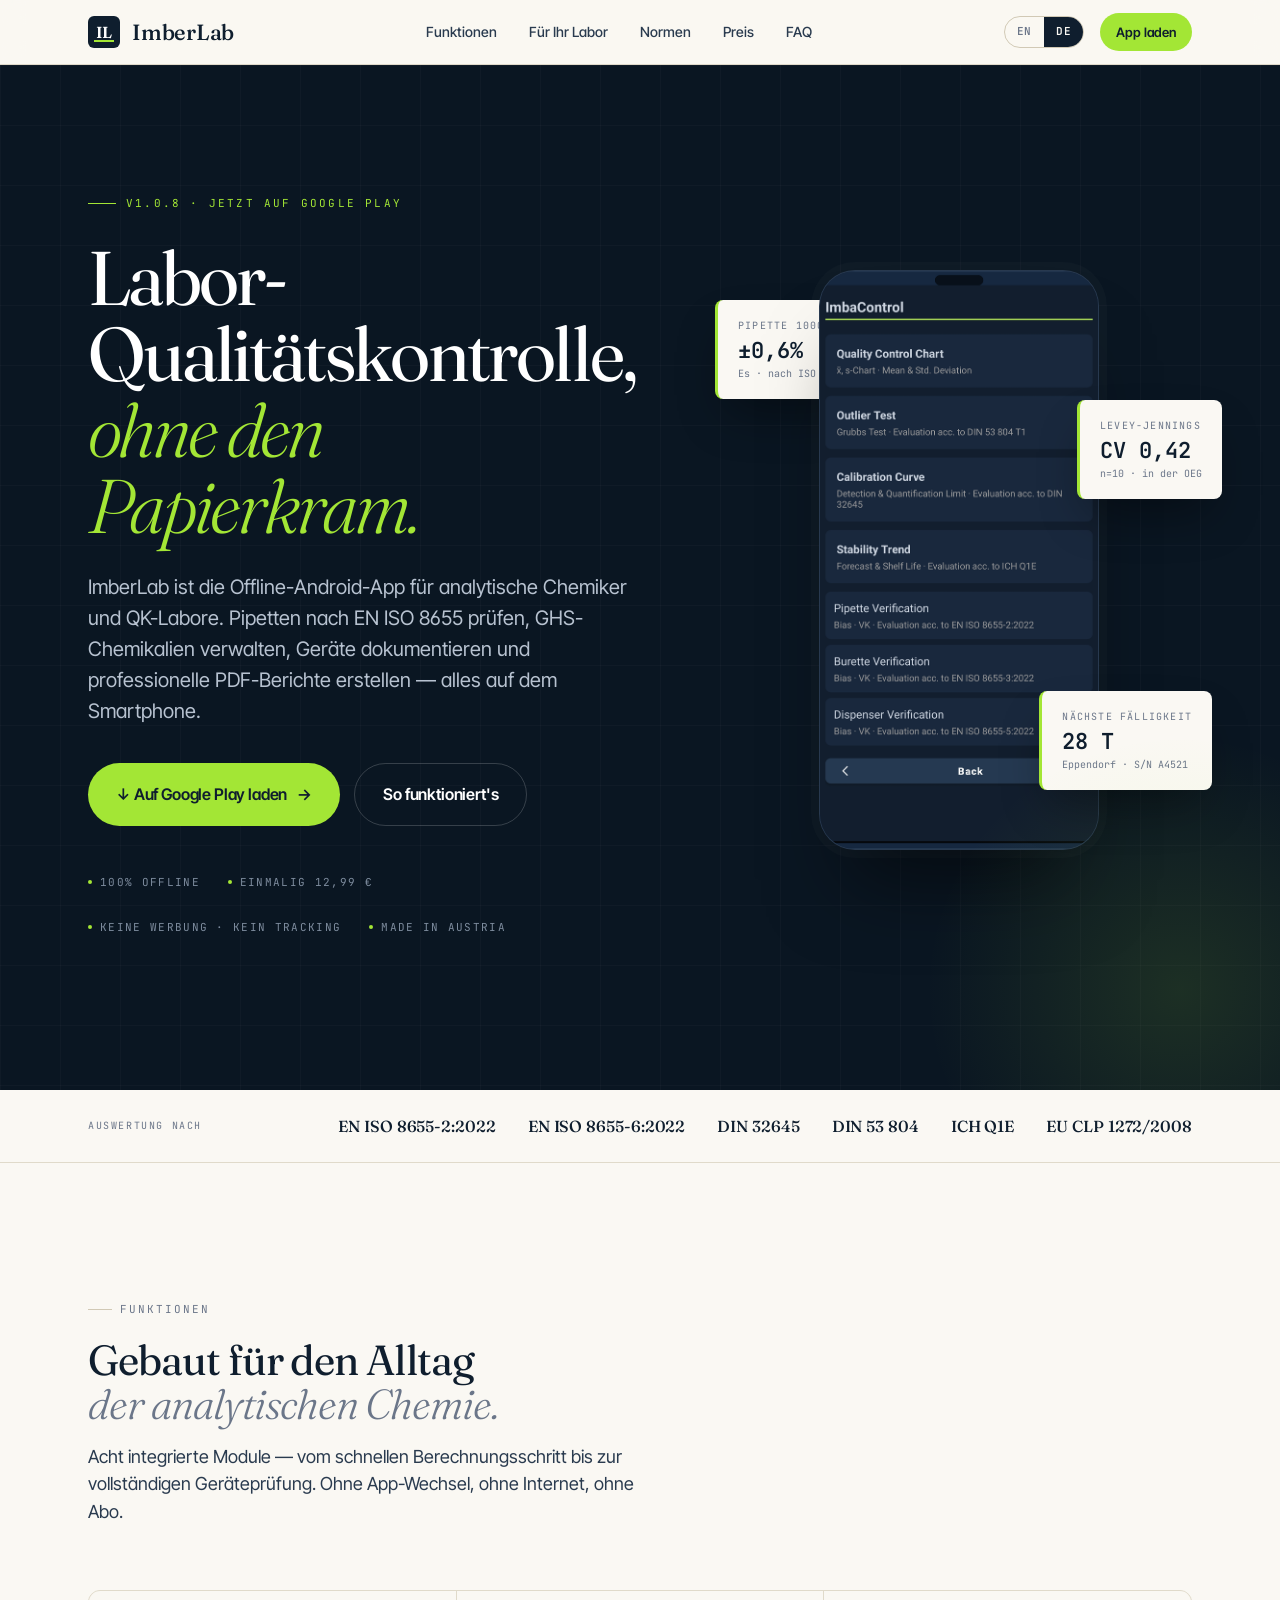
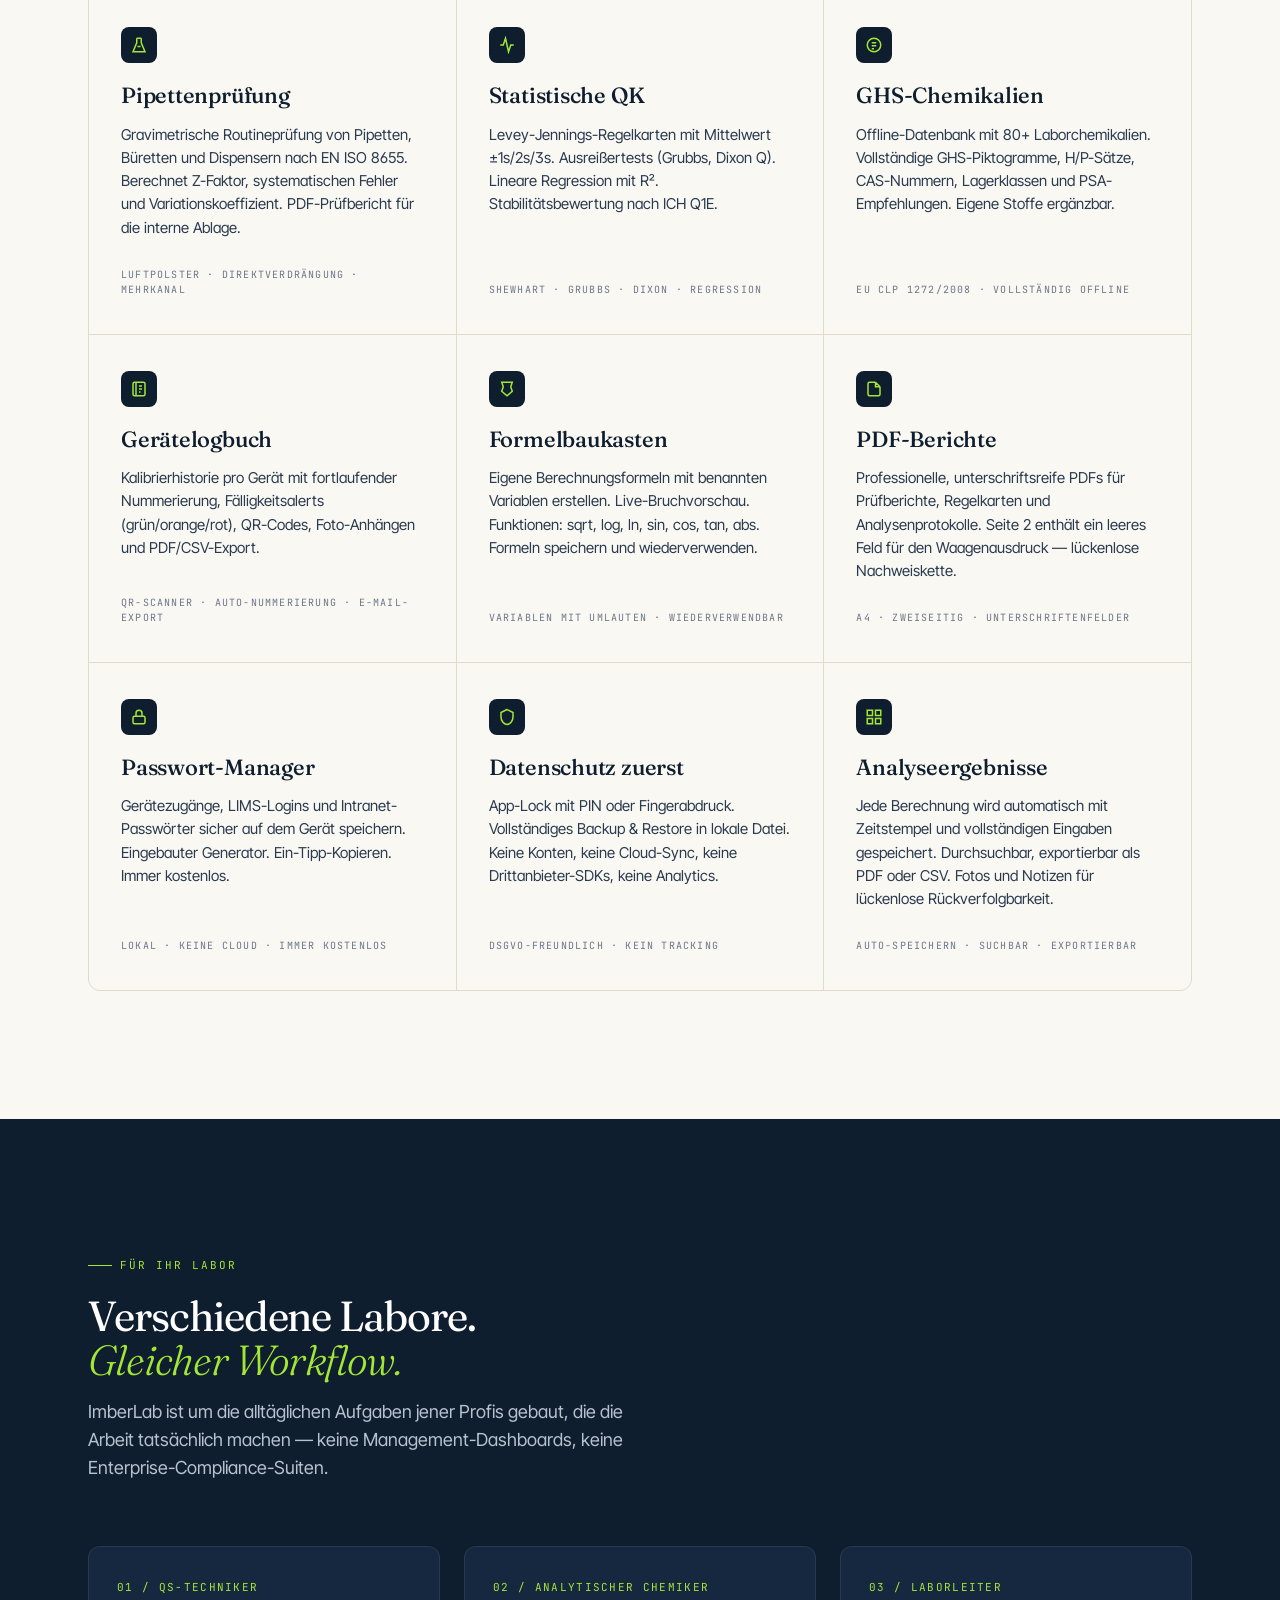
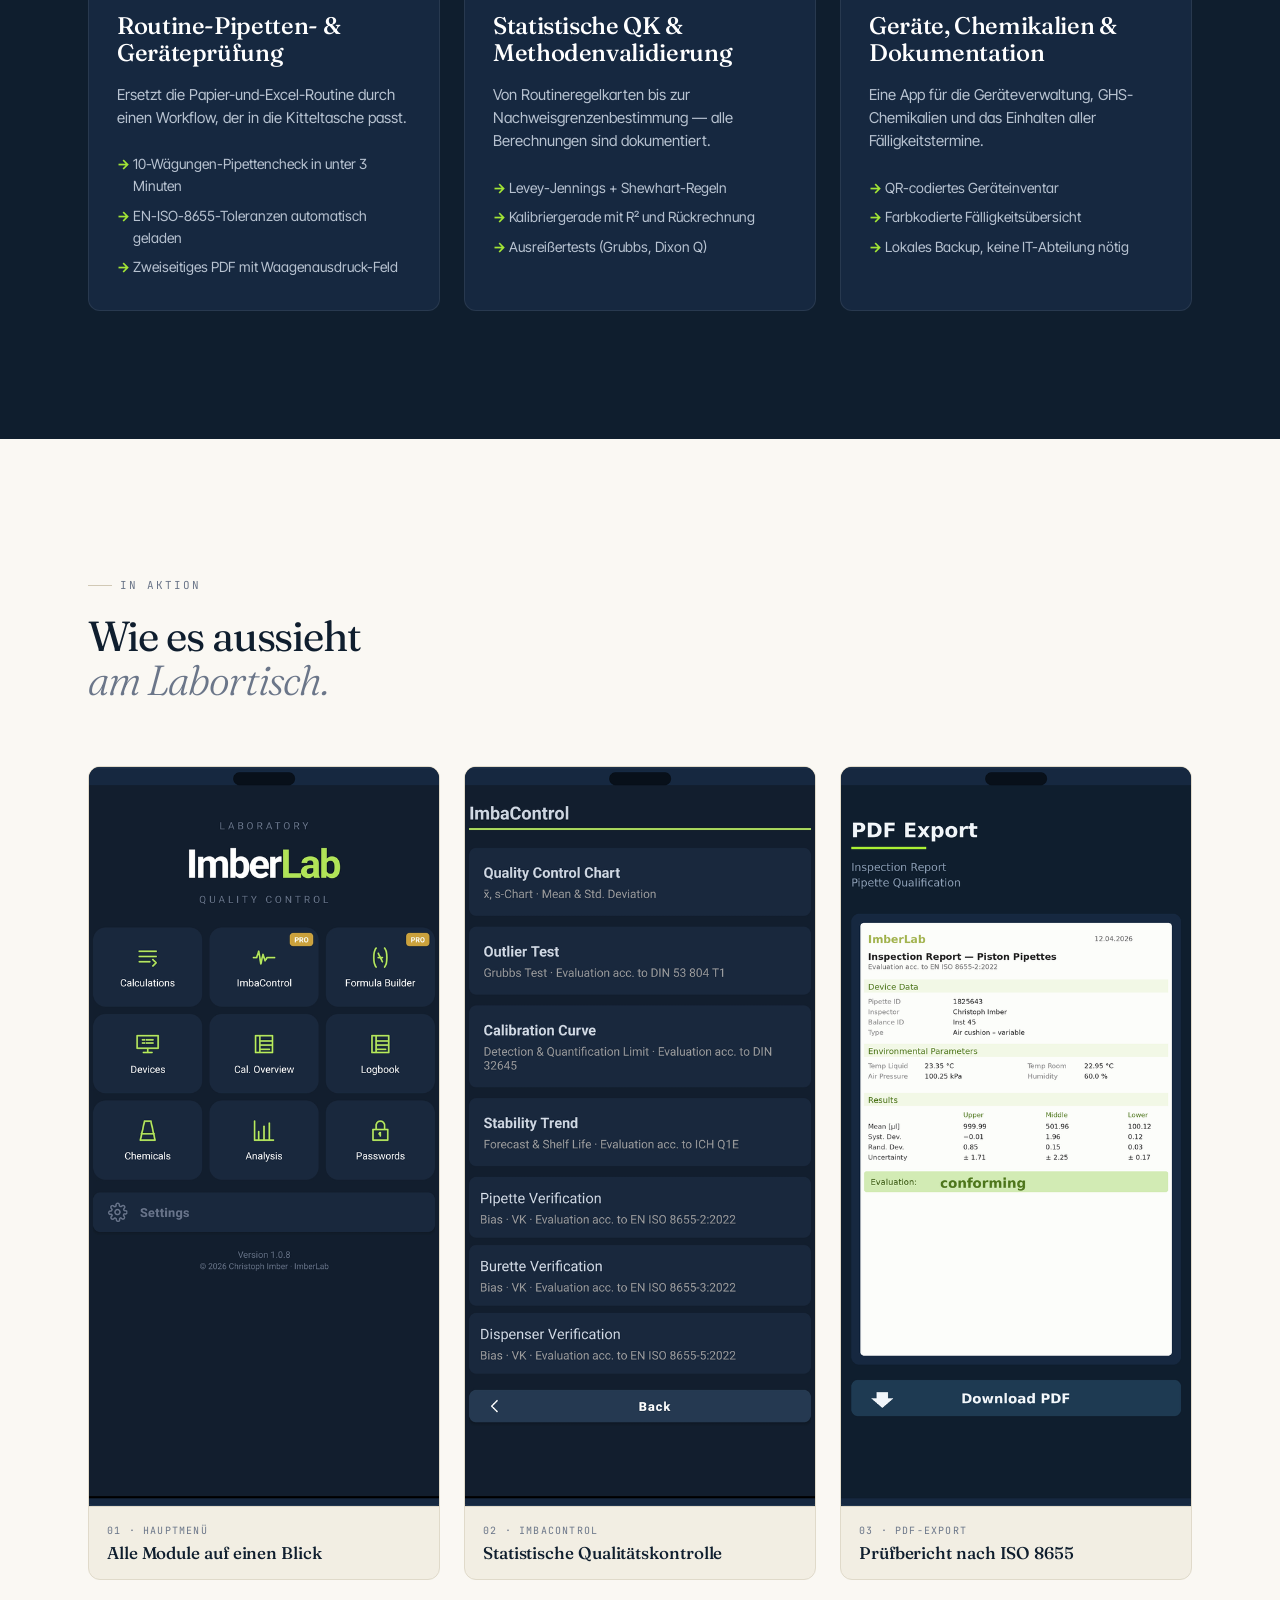
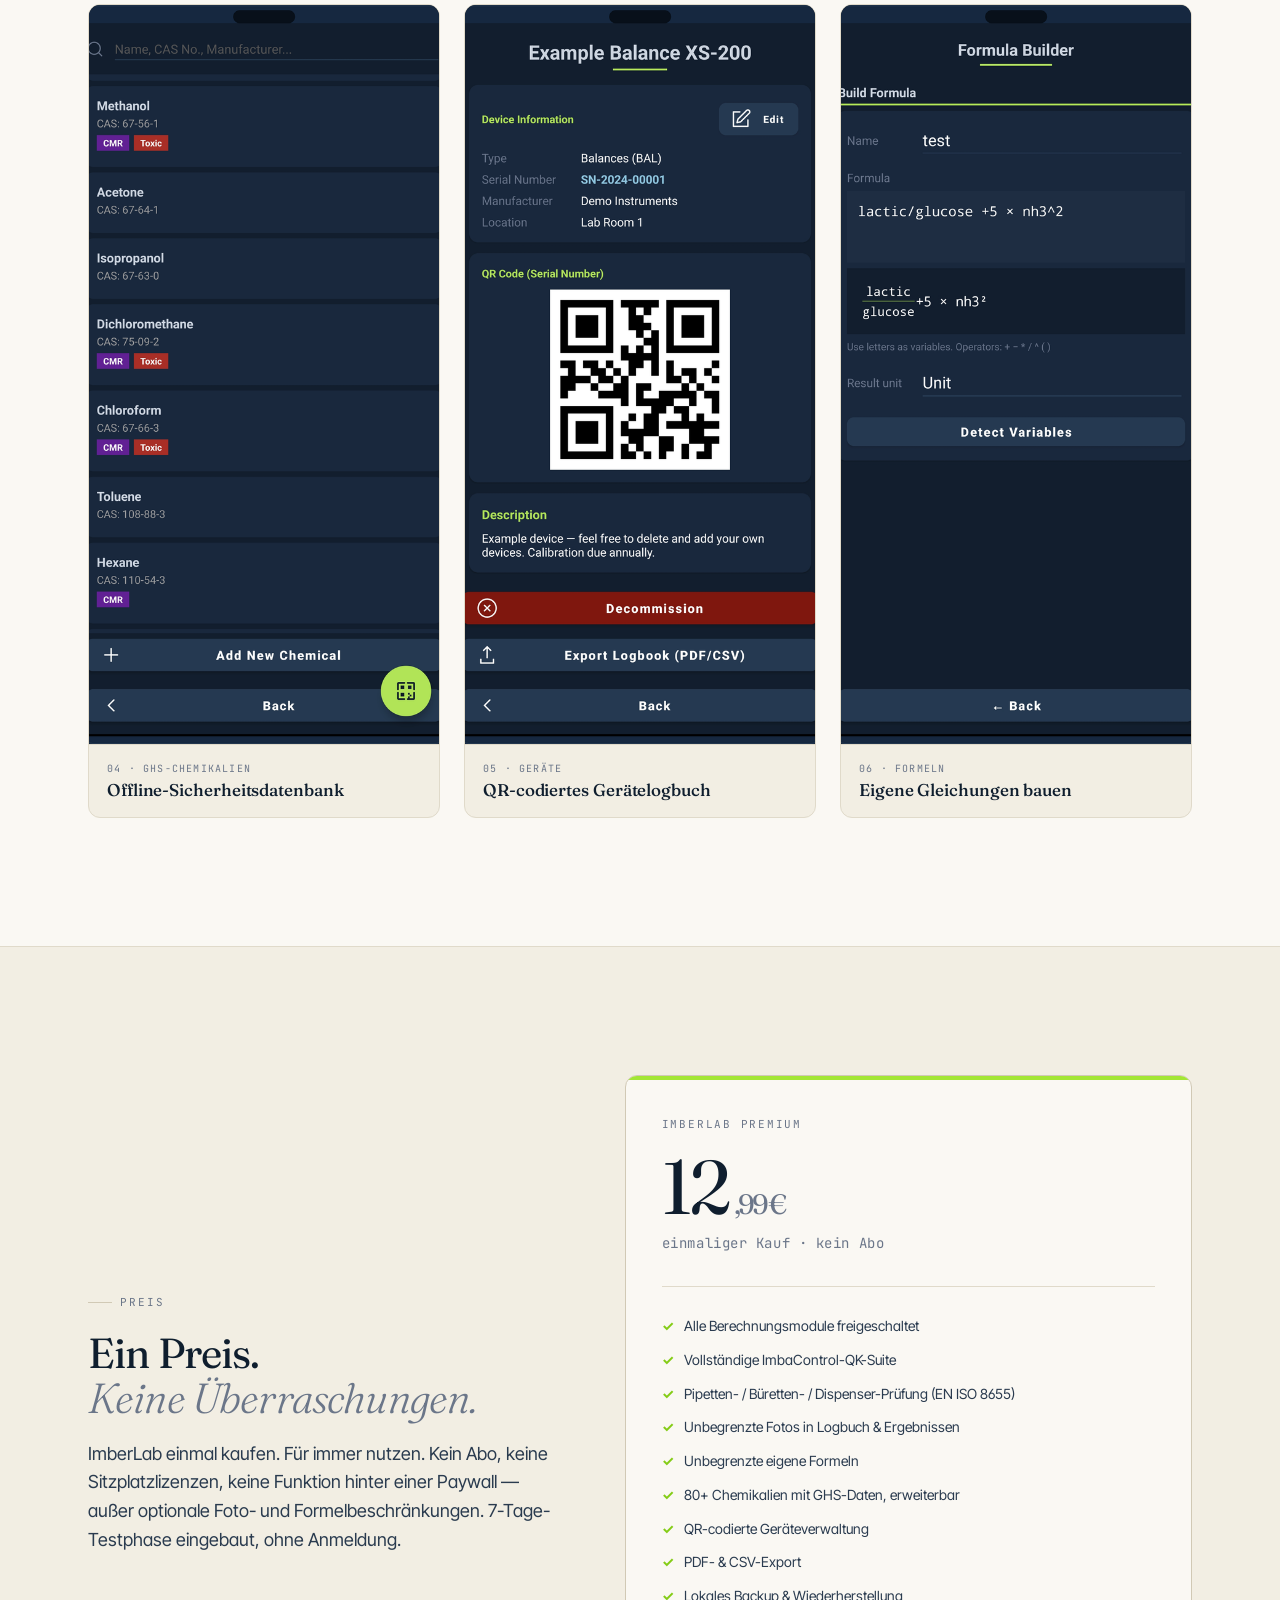
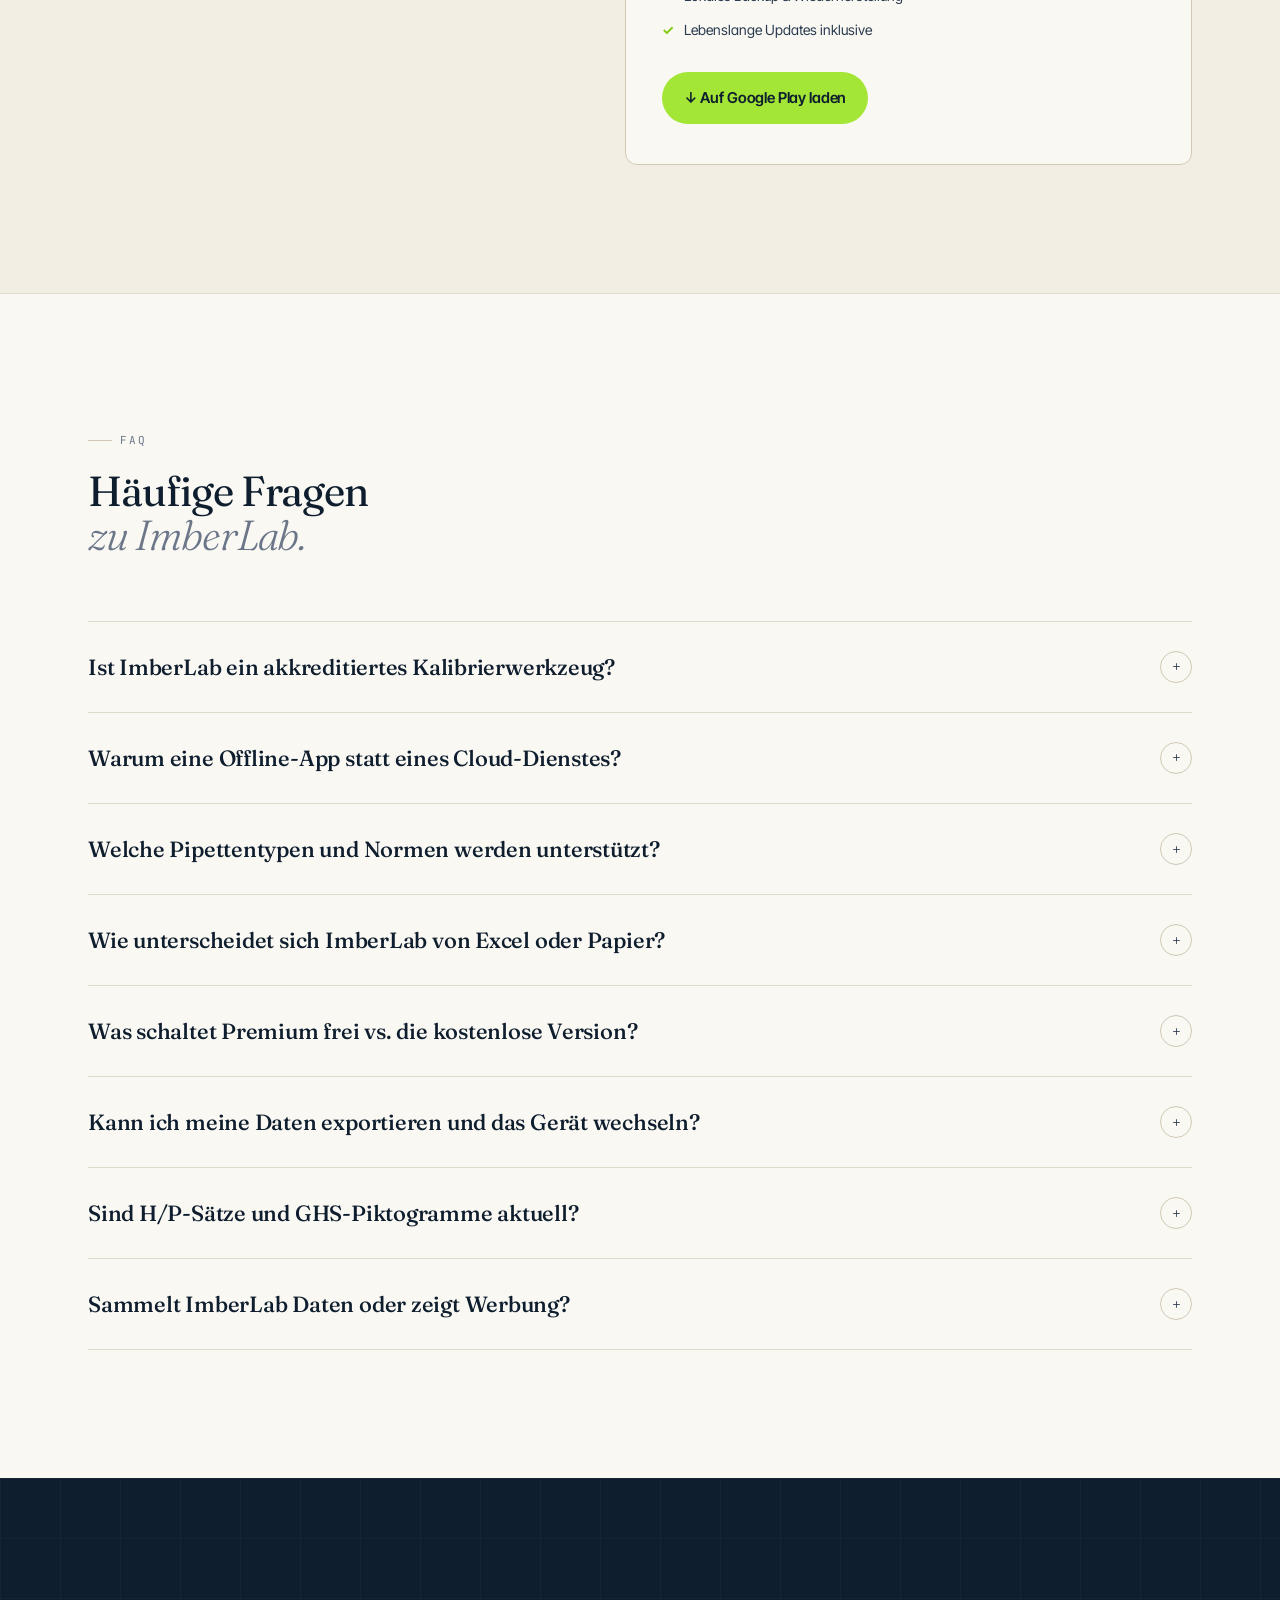
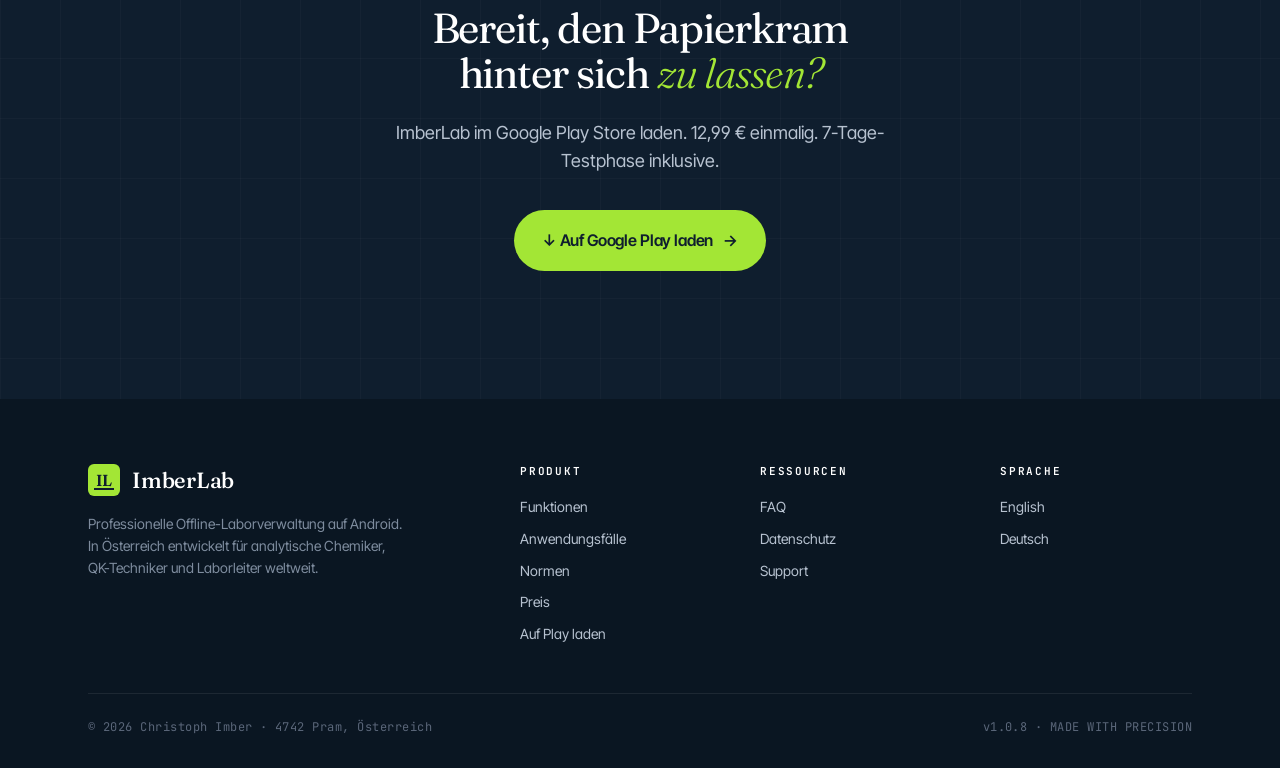
==== de/index.html @ 15319d2c "Add files via upload" ====
<!DOCTYPE html>
<html lang="de">
<head>
  <meta charset="UTF-8">
  <meta name="viewport" content="width=device-width, initial-scale=1.0">
  <meta name="theme-color" content="#0F1E2E">

  <!-- SEO -->
  <title>ImberLab — Pipettenkalibrierung & Labor-QK App | EN ISO 8655 | Offline Android</title>
  <meta name="description" content="Professionelle Offline-Labor-App für analytische Chemiker: Pipettenprüfung nach EN ISO 8655, GHS-Chemikaliendatenbank, Gerätelogbuch, Regelkarten, PDF-Berichte. Einmalig 12,99 €. Kein Abo, keine Cloud.">
  <meta name="keywords" content="Pipettenkalibrierung App, Labor QK, EN ISO 8655, GHS Chemikalien, Laborbuch, Regelkarte, Levey-Jennings, Bürettenprüfung, Dispenser, analytische Chemie, Offline Laborbuch, Android Labor App, DIN 32645">
  <meta name="author" content="Christoph Imber">
  <link rel="canonical" href="https://n3rdmonkey.github.io/imberlab-privacy/de/">

  <!-- hreflang -->
  <link rel="alternate" hreflang="en" href="https://n3rdmonkey.github.io/imberlab-privacy/en/">
  <link rel="alternate" hreflang="de" href="https://n3rdmonkey.github.io/imberlab-privacy/de/">
  <link rel="alternate" hreflang="x-default" href="https://n3rdmonkey.github.io/imberlab-privacy/en/">

  <!-- Open Graph -->
  <meta property="og:type" content="website">
  <meta property="og:url" content="https://n3rdmonkey.github.io/imberlab-privacy/de/">
  <meta property="og:title" content="ImberLab — Pipettenkalibrierung & Labor-QK. Vollständig offline.">
  <meta property="og:description" content="Professionelle Android-App für analytische Chemiker. Pipettenprüfung nach EN ISO 8655, GHS-Chemikalien, Gerätelogbuch, PDF-Berichte. 12,99 € einmalig.">
  <meta property="og:image" content="https://n3rdmonkey.github.io/imberlab-privacy/screenshots/01_main_menu.png">
  <meta property="og:locale" content="de_DE">
  <meta property="og:locale:alternate" content="en_US">

  <!-- Twitter -->
  <meta name="twitter:card" content="summary_large_image">
  <meta name="twitter:title" content="ImberLab — Pipettenkalibrierung & Labor-QK App">
  <meta name="twitter:description" content="Professionelle Offline-Labor-App: Pipettenprüfung nach EN ISO 8655, GHS-Chemikalien, Gerätelogbuch. 12,99 € einmalig.">
  <meta name="twitter:image" content="https://n3rdmonkey.github.io/imberlab-privacy/screenshots/01_main_menu.png">

  <!-- Fonts -->
  <link rel="preconnect" href="https://fonts.googleapis.com">
  <link rel="preconnect" href="https://fonts.gstatic.com" crossorigin>
  <link href="https://fonts.googleapis.com/css2?family=Fraunces:ital,opsz,wght@0,9..144,400;0,9..144,500;0,9..144,600;1,9..144,300;1,9..144,400&family=Inter+Tight:wght@400;500;600;700&family=JetBrains+Mono:wght@400;500;600&display=swap" rel="stylesheet">

  <!-- Styles -->
  <link rel="stylesheet" href="../css/style.css">

  <!-- Favicon -->
  <link rel="icon" type="image/svg+xml" href="data:image/svg+xml,%3Csvg xmlns='http://www.w3.org/2000/svg' viewBox='0 0 32 32'%3E%3Crect width='32' height='32' rx='6' fill='%230F1E2E'/%3E%3Ctext x='50%25' y='62%25' text-anchor='middle' fill='white' font-family='Georgia, serif' font-size='17' font-weight='600'%3EIL%3C/text%3E%3Crect x='6' y='24' width='20' height='2' fill='%23A3E635'/%3E%3C/svg%3E">

  <!-- JSON-LD Schema -->
  <script type="application/ld+json">
  {
    "@context": "https://schema.org",
    "@type": "MobileApplication",
    "name": "ImberLab — Lab Manager",
    "operatingSystem": "Android",
    "applicationCategory": "ProductivityApplication",
    "applicationSubCategory": "Laborsoftware",
    "description": "Offline-Android-App für analytische Chemiker und QK-Labore. Pipettenprüfung nach EN ISO 8655, GHS-Chemikaliendatenbank, Gerätelogbuch, Regelkarten (Levey-Jennings), PDF-Berichte.",
    "url": "https://n3rdmonkey.github.io/imberlab-privacy/de/",
    "downloadUrl": "https://play.google.com/store/apps/details?id=com.imber.labor",
    "offers": {
      "@type": "Offer",
      "price": "12.99",
      "priceCurrency": "EUR",
      "category": "OneTimePurchase"
    },
    "author": {
      "@type": "Person",
      "name": "Christoph Imber",
      "address": {
        "@type": "PostalAddress",
        "addressLocality": "Pram",
        "addressCountry": "AT"
      }
    },
    "softwareVersion": "1.0.8",
    "datePublished": "2026-04-19",
    "inLanguage": "de"
  }
  </script>
</head>
<body>

<!-- HEADER -->
<header class="site-header">
  <div class="container nav">
    <a href="./" class="brand">
      <span class="brand-mark">IL</span>
      ImberLab
    </a>
    <nav class="nav-links">
      <a href="#features">Funktionen</a>
      <a href="#usecases">Für Ihr Labor</a>
      <a href="#standards">Normen</a>
      <a href="#pricing">Preis</a>
      <a href="#faq">FAQ</a>
    </nav>
    <div class="nav-meta">
      <div class="lang-switch">
        <a href="../en/">EN</a>
        <a href="../de/" class="active">DE</a>
      </div>
      <a href="https://play.google.com/store/apps/details?id=com.imber.labor" class="btn btn-primary btn-sm" rel="noopener">App laden</a>
    </div>
  </div>
</header>

<!-- HERO -->
<section class="hero">
  <div class="container hero-grid">
    <div class="hero-text">
      <div class="hero-eyebrow">v1.0.8 · Jetzt auf Google Play</div>
      <h1>
        Labor-Qualitätskontrolle,<br>
        <em>ohne den Papierkram.</em>
      </h1>
      <p class="hero-lead">
        ImberLab ist die Offline-Android-App für analytische Chemiker und QK-Labore.
        Pipetten nach EN ISO 8655 prüfen, GHS-Chemikalien verwalten, Geräte dokumentieren
        und professionelle PDF-Berichte erstellen — alles auf dem Smartphone.
      </p>
      <div class="hero-cta">
        <a href="https://play.google.com/store/apps/details?id=com.imber.labor" class="btn btn-primary btn-lg" rel="noopener">
          ↓ Auf Google Play laden
          <span class="arrow">→</span>
        </a>
        <a href="#features" class="btn btn-ghost btn-lg">So funktioniert's</a>
      </div>
      <div class="hero-trust">
        <span>100% Offline</span>
        <span>Einmalig 12,99 €</span>
        <span>Keine Werbung · Kein Tracking</span>
        <span>Made in Austria</span>
      </div>
    </div>

    <div class="hero-visual" aria-hidden="true">
      <div class="data-card tl">
        <div class="label">Pipette 1000 µL</div>
        <div class="value">±0,6%</div>
        <div class="meta">Es · nach ISO 8655</div>
      </div>
      <div class="hero-phone">
        <img src="../screenshots/02_imbacontrol.png" alt="">
      </div>
      <div class="data-card tr">
        <div class="label">Levey-Jennings</div>
        <div class="value">CV 0,42</div>
        <div class="meta">n=10 · in der OEG</div>
      </div>
      <div class="data-card br">
        <div class="label">Nächste Fälligkeit</div>
        <div class="value">28 T</div>
        <div class="meta">Eppendorf · S/N A4521</div>
      </div>
    </div>
  </div>
</section>

<!-- STANDARDS -->
<section class="standards-bar" id="standards">
  <div class="container standards-row">
    <div class="standards-label">Auswertung nach</div>
    <div class="standards-list">
      <span>EN ISO 8655-2:2022</span>
      <span>EN ISO 8655-6:2022</span>
      <span>DIN 32645</span>
      <span>DIN 53 804</span>
      <span>ICH Q1E</span>
      <span>EU CLP 1272/2008</span>
    </div>
  </div>
</section>

<!-- FEATURES -->
<section class="section" id="features">
  <div class="container">
    <div class="section-head">
      <div class="eyebrow">Funktionen</div>
      <h2>Gebaut für den Alltag<br><em>der analytischen Chemie.</em></h2>
      <p>Acht integrierte Module — vom schnellen Berechnungsschritt bis zur vollständigen Geräteprüfung. Ohne App-Wechsel, ohne Internet, ohne Abo.</p>
    </div>

    <div class="feature-grid">
      <article class="feature">
        <div class="feature-icon">
          <svg viewBox="0 0 24 24" fill="none" stroke="currentColor" stroke-width="2"><path d="M9 3v6L4 21h16L15 9V3M9 3h6M10 14h4"/></svg>
        </div>
        <h3>Pipettenprüfung</h3>
        <p>Gravimetrische Routineprüfung von Pipetten, Büretten und Dispensern nach EN ISO 8655. Berechnet Z-Faktor, systematischen Fehler und Variationskoeffizient. PDF-Prüfbericht für die interne Ablage.</p>
        <div class="feature-tag">Luftpolster · Direktverdrängung · Mehrkanal</div>
      </article>

      <article class="feature">
        <div class="feature-icon">
          <svg viewBox="0 0 24 24" fill="none" stroke="currentColor" stroke-width="2"><path d="M3 12h4l3-9 4 18 3-9h4"/></svg>
        </div>
        <h3>Statistische QK</h3>
        <p>Levey-Jennings-Regelkarten mit Mittelwert ±1s/2s/3s. Ausreißertests (Grubbs, Dixon Q). Lineare Regression mit R². Stabilitätsbewertung nach ICH Q1E.</p>
        <div class="feature-tag">Shewhart · Grubbs · Dixon · Regression</div>
      </article>

      <article class="feature">
        <div class="feature-icon">
          <svg viewBox="0 0 24 24" fill="none" stroke="currentColor" stroke-width="2"><circle cx="12" cy="12" r="9"/><path d="M9 9h6M9 13h6M9 17h3"/></svg>
        </div>
        <h3>GHS-Chemikalien</h3>
        <p>Offline-Datenbank mit 80+ Laborchemikalien. Vollständige GHS-Piktogramme, H/P-Sätze, CAS-Nummern, Lagerklassen und PSA-Empfehlungen. Eigene Stoffe ergänzbar.</p>
        <div class="feature-tag">EU CLP 1272/2008 · Vollständig offline</div>
      </article>

      <article class="feature">
        <div class="feature-icon">
          <svg viewBox="0 0 24 24" fill="none" stroke="currentColor" stroke-width="2"><rect x="4" y="3" width="16" height="18" rx="2"/><path d="M8 3v18M12 8h4M12 12h4M12 16h2"/></svg>
        </div>
        <h3>Gerätelogbuch</h3>
        <p>Kalibrierhistorie pro Gerät mit fortlaufender Nummerierung, Fälligkeitsalerts (grün/orange/rot), QR-Codes, Foto-Anhängen und PDF/CSV-Export.</p>
        <div class="feature-tag">QR-Scanner · Auto-Nummerierung · E-Mail-Export</div>
      </article>

      <article class="feature">
        <div class="feature-icon">
          <svg viewBox="0 0 24 24" fill="none" stroke="currentColor" stroke-width="2"><path d="M5 3h14l-2 6 2 6-7 6-7-6 2-6-2-6z"/></svg>
        </div>
        <h3>Formelbaukasten</h3>
        <p>Eigene Berechnungsformeln mit benannten Variablen erstellen. Live-Bruchvorschau. Funktionen: sqrt, log, ln, sin, cos, tan, abs. Formeln speichern und wiederverwenden.</p>
        <div class="feature-tag">Variablen mit Umlauten · Wiederverwendbar</div>
      </article>

      <article class="feature">
        <div class="feature-icon">
          <svg viewBox="0 0 24 24" fill="none" stroke="currentColor" stroke-width="2"><path d="M14 3v6h6M14 3l6 6M14 3H6a2 2 0 0 0-2 2v14a2 2 0 0 0 2 2h12a2 2 0 0 0 2-2V9"/></svg>
        </div>
        <h3>PDF-Berichte</h3>
        <p>Professionelle, unterschriftsreife PDFs für Prüfberichte, Regelkarten und Analysenprotokolle. Seite 2 enthält ein leeres Feld für den Waagenausdruck — lückenlose Nachweiskette.</p>
        <div class="feature-tag">A4 · Zweiseitig · Unterschriftenfelder</div>
      </article>

      <article class="feature">
        <div class="feature-icon">
          <svg viewBox="0 0 24 24" fill="none" stroke="currentColor" stroke-width="2"><rect x="4" y="11" width="16" height="10" rx="2"/><path d="M8 11V7a4 4 0 0 1 8 0v4"/></svg>
        </div>
        <h3>Passwort-Manager</h3>
        <p>Gerätezugänge, LIMS-Logins und Intranet-Passwörter sicher auf dem Gerät speichern. Eingebauter Generator. Ein-Tipp-Kopieren. Immer kostenlos.</p>
        <div class="feature-tag">Lokal · Keine Cloud · Immer kostenlos</div>
      </article>

      <article class="feature">
        <div class="feature-icon">
          <svg viewBox="0 0 24 24" fill="none" stroke="currentColor" stroke-width="2"><path d="M12 2 4 6v6c0 5 3.5 9.5 8 10 4.5-.5 8-5 8-10V6l-8-4z"/></svg>
        </div>
        <h3>Datenschutz zuerst</h3>
        <p>App-Lock mit PIN oder Fingerabdruck. Vollständiges Backup &amp; Restore in lokale Datei. Keine Konten, keine Cloud-Sync, keine Drittanbieter-SDKs, keine Analytics.</p>
        <div class="feature-tag">DSGVO-freundlich · Kein Tracking</div>
      </article>

      <article class="feature">
        <div class="feature-icon">
          <svg viewBox="0 0 24 24" fill="none" stroke="currentColor" stroke-width="2"><path d="M3 3h7v7H3zM14 3h7v7h-7zM14 14h7v7h-7zM3 14h7v7H3z"/></svg>
        </div>
        <h3>Analyseergebnisse</h3>
        <p>Jede Berechnung wird automatisch mit Zeitstempel und vollständigen Eingaben gespeichert. Durchsuchbar, exportierbar als PDF oder CSV. Fotos und Notizen für lückenlose Rückverfolgbarkeit.</p>
        <div class="feature-tag">Auto-Speichern · Suchbar · Exportierbar</div>
      </article>
    </div>
  </div>
</section>

<!-- USE CASES -->
<section class="section usecases-bg" id="usecases">
  <div class="container">
    <div class="section-head">
      <div class="eyebrow">Für Ihr Labor</div>
      <h2>Verschiedene Labore.<br><em>Gleicher Workflow.</em></h2>
      <p>ImberLab ist um die alltäglichen Aufgaben jener Profis gebaut, die die Arbeit tatsächlich machen — keine Management-Dashboards, keine Enterprise-Compliance-Suiten.</p>
    </div>

    <div class="usecase-grid">
      <article class="usecase">
        <div class="num">01 / QS-TECHNIKER</div>
        <h3>Routine-Pipetten- &amp; Geräteprüfung</h3>
        <p>Ersetzt die Papier-und-Excel-Routine durch einen Workflow, der in die Kitteltasche passt.</p>
        <ul>
          <li>10-Wägungen-Pipettencheck in unter 3 Minuten</li>
          <li>EN-ISO-8655-Toleranzen automatisch geladen</li>
          <li>Zweiseitiges PDF mit Waagenausdruck-Feld</li>
        </ul>
      </article>

      <article class="usecase">
        <div class="num">02 / ANALYTISCHER CHEMIKER</div>
        <h3>Statistische QK &amp; Methodenvalidierung</h3>
        <p>Von Routineregelkarten bis zur Nachweisgrenzenbestimmung — alle Berechnungen sind dokumentiert.</p>
        <ul>
          <li>Levey-Jennings + Shewhart-Regeln</li>
          <li>Kalibriergerade mit R² und Rückrechnung</li>
          <li>Ausreißertests (Grubbs, Dixon Q)</li>
        </ul>
      </article>

      <article class="usecase">
        <div class="num">03 / LABORLEITER</div>
        <h3>Geräte, Chemikalien &amp; Dokumentation</h3>
        <p>Eine App für die Geräteverwaltung, GHS-Chemikalien und das Einhalten aller Fälligkeitstermine.</p>
        <ul>
          <li>QR-codiertes Geräteinventar</li>
          <li>Farbkodierte Fälligkeitsübersicht</li>
          <li>Lokales Backup, keine IT-Abteilung nötig</li>
        </ul>
      </article>
    </div>
  </div>
</section>

<!-- SHOWCASE -->
<section class="section" id="screenshots">
  <div class="container">
    <div class="section-head">
      <div class="eyebrow">In Aktion</div>
      <h2>Wie es aussieht<br><em>am Labortisch.</em></h2>
    </div>

    <div class="showcase-grid">
      <div class="shot">
        <div class="shot-img"><img src="../screenshots/01_main_menu.png" alt="ImberLab Hauptmenü mit allen Modulen"></div>
        <div class="shot-meta"><div class="label">01 · Hauptmenü</div><h3>Alle Module auf einen Blick</h3></div>
      </div>
      <div class="shot">
        <div class="shot-img"><img src="../screenshots/02_imbacontrol.png" alt="Statistische QK Dashboard"></div>
        <div class="shot-meta"><div class="label">02 · ImbaControl</div><h3>Statistische Qualitätskontrolle</h3></div>
      </div>
      <div class="shot">
        <div class="shot-img"><img src="../screenshots/03_pdf_report.png" alt="Professioneller PDF-Berichtsexport"></div>
        <div class="shot-meta"><div class="label">03 · PDF-Export</div><h3>Prüfbericht nach ISO 8655</h3></div>
      </div>
      <div class="shot">
        <div class="shot-img"><img src="../screenshots/04_chemicals.png" alt="GHS-Chemikaliendatenbank"></div>
        <div class="shot-meta"><div class="label">04 · GHS-Chemikalien</div><h3>Offline-Sicherheitsdatenbank</h3></div>
      </div>
      <div class="shot">
        <div class="shot-img"><img src="../screenshots/05_instrument.png" alt="Geräteprofil mit QR-Code und Logbuch"></div>
        <div class="shot-meta"><div class="label">05 · Geräte</div><h3>QR-codiertes Gerätelogbuch</h3></div>
      </div>
      <div class="shot">
        <div class="shot-img"><img src="../screenshots/06_formula_builder.png" alt="Formelbaukasten mit Live-Vorschau"></div>
        <div class="shot-meta"><div class="label">06 · Formeln</div><h3>Eigene Gleichungen bauen</h3></div>
      </div>
    </div>
  </div>
</section>

<!-- PRICING -->
<section class="section pricing-wrap" id="pricing">
  <div class="container">
    <div class="pricing-grid">
      <div>
        <div class="eyebrow" style="margin-bottom: 20px;">Preis</div>
        <h2 class="serif" style="margin-bottom: 20px;">Ein Preis.<br><em style="color: var(--ink-mute); font-style: italic; font-weight: 300;">Keine Überraschungen.</em></h2>
        <p style="font-size: 18px; color: var(--ink-2); line-height: 1.6;">
          ImberLab einmal kaufen. Für immer nutzen. Kein Abo, keine Sitzplatzlizenzen,
          keine Funktion hinter einer Paywall — außer optionale Foto- und Formelbeschränkungen.
          7-Tage-Testphase eingebaut, ohne Anmeldung.
        </p>
      </div>

      <div class="price-card">
        <div class="price-tag">ImberLab Premium</div>
        <div class="price-amount">12<sup>,99 €</sup></div>
        <div class="price-cycle">einmaliger Kauf · kein Abo</div>

        <ul class="price-features">
          <li>Alle Berechnungsmodule freigeschaltet</li>
          <li>Vollständige ImbaControl-QK-Suite</li>
          <li>Pipetten- / Büretten- / Dispenser-Prüfung (EN ISO 8655)</li>
          <li>Unbegrenzte Fotos in Logbuch &amp; Ergebnissen</li>
          <li>Unbegrenzte eigene Formeln</li>
          <li>80+ Chemikalien mit GHS-Daten, erweiterbar</li>
          <li>QR-codierte Geräteverwaltung</li>
          <li>PDF- &amp; CSV-Export</li>
          <li>Lokales Backup &amp; Wiederherstellung</li>
          <li>Lebenslange Updates inklusive</li>
        </ul>

        <div class="price-cta">
          <a href="https://play.google.com/store/apps/details?id=com.imber.labor" class="btn btn-primary" rel="noopener">↓ Auf Google Play laden</a>
        </div>
      </div>
    </div>
  </div>
</section>

<!-- FAQ -->
<section class="section" id="faq">
  <div class="container">
    <div class="section-head">
      <div class="eyebrow">FAQ</div>
      <h2>Häufige Fragen<br><em>zu ImberLab.</em></h2>
    </div>

    <div class="faq-list">
      <div class="faq-item">
        <button class="faq-q">Ist ImberLab ein akkreditiertes Kalibrierwerkzeug?<span class="faq-toggle">+</span></button>
        <div class="faq-a"><div class="faq-a-inner">
          <p><strong>Nein.</strong> ImberLab ist ein Werkzeug zur Selbstdokumentation für Laborfachkräfte. Bezüge auf Normen wie EN ISO 8655, DIN 32645, DIN 53 804 und ICH Q1E beschreiben die in der App verwendeten Berechnungsmethoden — sie implizieren weder eine Zertifizierung noch eine Zulassung oder Akkreditierung.</p>
          <p>Die von ImberLab erzeugten PDF-Berichte sind für die interne Dokumentation bestimmt und ersetzen keine Kalibrierscheine einer akkreditierten Stelle. ImberLab strafft die routinemäßige interne Überprüfung zwischen offiziellen Kalibrierungen.</p>
        </div></div>
      </div>

      <div class="faq-item">
        <button class="faq-q">Warum eine Offline-App statt eines Cloud-Dienstes?<span class="faq-toggle">+</span></button>
        <div class="faq-a"><div class="faq-a-inner">
          <p>Drei Gründe: <strong>Datenhoheit</strong> (Ihre QK-Daten verlassen nie Ihr Gerät), <strong>Zuverlässigkeit</strong> (funktioniert in Reinräumen, Kellern und Laboren ohne WLAN) und <strong>Kosten</strong> (keine ewigen Monatsgebühren). Offline-first heißt auch: keine Kontoerstellung, keine DSGVO-Einwilligungsdialoge und keine Drittanbieter-Datenverarbeiter.</p>
        </div></div>
      </div>

      <div class="faq-item">
        <button class="faq-q">Welche Pipettentypen und Normen werden unterstützt?<span class="faq-toggle">+</span></button>
        <div class="faq-a"><div class="faq-a-inner">
          <p>Luftpolsterpipetten (variabel und fix, Form A) nach <strong>EN ISO 8655-2:2022</strong>, Direktverdrängungspipetten (Form D) nach <strong>EN ISO 8655-3:2002</strong>, Mehrkanalpipetten (8/12-Kanal), Büretten und Dispenser. Toleranzgrenzen für jedes Nennvolumen sind vorgeladen und werden automatisch angewendet.</p>
        </div></div>
      </div>

      <div class="faq-item">
        <button class="faq-q">Wie unterscheidet sich ImberLab von Excel oder Papier?<span class="faq-toggle">+</span></button>
        <div class="faq-a"><div class="faq-a-inner">
          <table>
            <thead><tr><th></th><th>Papier</th><th>Excel</th><th>ImberLab</th></tr></thead>
            <tbody>
              <tr><td>Suche</td><td>Manuell</td><td>Eingeschränkt</td><td>Sofort</td></tr>
              <tr><td>Foto-Anhänge</td><td>Separat</td><td>Umständlich</td><td>Integriert</td></tr>
              <tr><td>Fälligkeitsalerts</td><td>Manuell</td><td>Makros nötig</td><td>Automatisch</td></tr>
              <tr><td>Offline-Nutzung</td><td>✓</td><td>Teilweise</td><td>Immer</td></tr>
              <tr><td>Datenschutz</td><td>Nur physisch</td><td>Cloud-Risiko</td><td>Lokal &amp; sicher</td></tr>
              <tr><td>ISO 8655 Toleranzen</td><td>Manuelles Nachschlagen</td><td>Manuelle Eingabe</td><td>Vorgeladen</td></tr>
            </tbody>
          </table>
        </div></div>
      </div>

      <div class="faq-item">
        <button class="faq-q">Was schaltet Premium frei vs. die kostenlose Version?<span class="faq-toggle">+</span></button>
        <div class="faq-a"><div class="faq-a-inner">
          <p>Die kostenlose Version ist voll nutzbar: alle Berechnungsmodule, die GHS-Chemikaliendatenbank, die Geräteverwaltung, der Passwort-Manager und 3 gespeicherte Formeln. Premium (einmalig 12,99 €) schaltet frei: unbegrenzte Fotos in Logbüchern, unbegrenzte eigene Formeln und die vollständige ImbaControl-Pro-QK-Suite (Regelkarten, Kalibriergeraden, Stabilitätsbewertung, Geräteprüfung).</p>
          <p>Eine eingebaute 7-Tage-Testphase schaltet alle Premium-Funktionen frei, damit Sie die App vor dem Kauf vollständig evaluieren können.</p>
        </div></div>
      </div>

      <div class="faq-item">
        <button class="faq-q">Kann ich meine Daten exportieren und das Gerät wechseln?<span class="faq-toggle">+</span></button>
        <div class="faq-a"><div class="faq-a-inner">
          <p>Ja. Die Backup-Funktion in den Einstellungen exportiert alle Daten — Geräte, Logbuch, Chemikalien, Formeln, Passwörter, Ergebnisse — in eine einzige lokale Datei. Diese können Sie auf ein neues Gerät kopieren und über Aus Backup wiederherstellen einspielen. Alle Exporte sind zusätzlich als PDF oder CSV aus den einzelnen Modulen verfügbar.</p>
        </div></div>
      </div>

      <div class="faq-item">
        <button class="faq-q">Sind H/P-Sätze und GHS-Piktogramme aktuell?<span class="faq-toggle">+</span></button>
        <div class="faq-a"><div class="faq-a-inner">
          <p>Die Chemikaliendatenbank basiert auf der EU-CLP-Verordnung (EG) Nr. 1272/2008. Die 80+ vorinstallierten Chemikalien tragen vollständige GHS-Piktogramme, Signalwörter, Gefahren- (H) und Sicherheitssätze (P). Sie können eigene Stoffe hinzufügen oder eingebaute Einträge überschreiben, wenn Lieferantendaten abweichen.</p>
        </div></div>
      </div>

      <div class="faq-item">
        <button class="faq-q">Sammelt ImberLab Daten oder zeigt Werbung?<span class="faq-toggle">+</span></button>
        <div class="faq-a"><div class="faq-a-inner">
          <p><strong>Nein.</strong> ImberLab enthält keine Werbe-SDKs, keine Analyse-Frameworks, keine Crash-Reporting-Tools und keine Drittanbieter-Tracker. Die App nutzt ausschließlich Google Play Billing für den einmaligen Premium-Kauf, der von Google abgewickelt wird — ImberLab selbst sieht oder speichert keine Zahlungsdaten. Vollständige <a href="privacy.html">Datenschutzerklärung lesen</a>.</p>
        </div></div>
      </div>
    </div>
  </div>
</section>

<!-- CTA FOOTER -->
<section class="cta-footer">
  <div class="container">
    <h2>Bereit, den Papierkram<br>hinter sich <em>zu lassen?</em></h2>
    <p>ImberLab im Google Play Store laden. 12,99 € einmalig. 7-Tage-Testphase inklusive.</p>
    <a href="https://play.google.com/store/apps/details?id=com.imber.labor" class="btn btn-primary btn-lg btn-cta" rel="noopener">
      ↓ Auf Google Play laden
      <span class="arrow">→</span>
    </a>
  </div>
</section>

<!-- FOOTER -->
<footer class="site-footer">
  <div class="container">
    <div class="footer-grid">
      <div class="footer-brand">
        <div class="brand">
          <span class="brand-mark">IL</span>
          ImberLab
        </div>
        <p>Professionelle Offline-Laborverwaltung auf Android. In Österreich entwickelt für analytische Chemiker, QK-Techniker und Laborleiter weltweit.</p>
      </div>

      <div class="footer-col">
        <h4>Produkt</h4>
        <ul>
          <li><a href="#features">Funktionen</a></li>
          <li><a href="#usecases">Anwendungsfälle</a></li>
          <li><a href="#standards">Normen</a></li>
          <li><a href="#pricing">Preis</a></li>
          <li><a href="https://play.google.com/store/apps/details?id=com.imber.labor" rel="noopener">Auf Play laden</a></li>
        </ul>
      </div>

      <div class="footer-col">
        <h4>Ressourcen</h4>
        <ul>
          <li><a href="#faq">FAQ</a></li>
          <li><a href="privacy.html">Datenschutz</a></li>
          <li><a href="mailto:chr.mathai@gmail.com">Support</a></li>
        </ul>
      </div>

      <div class="footer-col">
        <h4>Sprache</h4>
        <ul>
          <li><a href="../en/">English</a></li>
          <li><a href="../de/">Deutsch</a></li>
        </ul>
      </div>
    </div>

    <div class="footer-bottom">
      <div>© 2026 Christoph Imber · 4742 Pram, Österreich</div>
      <div>v1.0.8 · MADE WITH PRECISION</div>
    </div>
  </div>
</footer>

<script>
  document.querySelectorAll('.faq-q').forEach(btn => {
    btn.addEventListener('click', () => {
      const item = btn.closest('.faq-item');
      item.classList.toggle('open');
    });
  });
</script>

</body>
</html>
---- css/style.css ----
/* =============================================================================
   ImberLab Website v8 — Lab Editorial Aesthetic
   Designed for analytical chemists & QC professionals
   ============================================================================= */

/* ---------- Reset & Base ---------- */
*, *::before, *::after { box-sizing: border-box; margin: 0; padding: 0; }
html { scroll-behavior: smooth; -webkit-text-size-adjust: 100%; }
body {
  font-family: 'Inter Tight', -apple-system, BlinkMacSystemFont, sans-serif;
  font-size: 17px;
  line-height: 1.55;
  color: var(--ink);
  background: var(--paper);
  font-feature-settings: "ss01", "cv11", "cv02";
  -webkit-font-smoothing: antialiased;
  -moz-osx-font-smoothing: grayscale;
  overflow-x: hidden;
}
img, svg { max-width: 100%; display: block; }
a { color: inherit; text-decoration: none; }
button { font: inherit; cursor: pointer; border: 0; background: none; color: inherit; }
ul, ol { list-style: none; }

/* ---------- Design Tokens ---------- */
:root {
  /* Brand Colors */
  --paper: #FAF8F3;          /* Off-white background */
  --paper-2: #F2EEE3;        /* Subtle card background */
  --ink: #0F1E2E;            /* Deep navy text */
  --ink-2: #2A3B4F;          /* Secondary text */
  --ink-mute: #6B7689;       /* Muted text */
  --line: #E0DACA;           /* Subtle borders */
  --line-2: #D1C9B5;         /* Stronger borders */
  --lime: #A3E635;           /* Power accent */
  --lime-deep: #84CC16;      /* Hover state */
  --navy-deep: #0A1622;      /* Hero background */
  --navy-card: #162840;      /* Hero card */

  /* Layout */
  --max: 1200px;
  --gutter: clamp(20px, 5vw, 48px);
  --radius: 4px;
  --radius-lg: 12px;

  /* Type Scale */
  --display: clamp(40px, 6.5vw, 76px);
  --h1: clamp(34px, 5vw, 56px);
  --h2: clamp(28px, 3.6vw, 42px);
  --h3: clamp(20px, 2vw, 24px);
  --small: 14px;
  --tiny: 12px;
}

/* ---------- Typography ---------- */
.serif { font-family: 'Fraunces', Georgia, serif; font-feature-settings: "ss01", "ss02"; }
.mono  { font-family: 'JetBrains Mono', ui-monospace, monospace; font-feature-settings: "calt", "ss01"; }

h1, h2, h3 { color: var(--ink); letter-spacing: -0.02em; line-height: 1.05; font-weight: 400; }
h1 { font-size: var(--h1); }
h2 { font-size: var(--h2); }
h3 { font-size: var(--h3); letter-spacing: -0.01em; line-height: 1.25; font-weight: 500; }

p { color: var(--ink-2); }
strong { font-weight: 600; color: var(--ink); }

.eyebrow {
  font-family: 'JetBrains Mono', monospace;
  font-size: 11px;
  text-transform: uppercase;
  letter-spacing: 0.18em;
  color: var(--ink-mute);
  display: inline-flex;
  align-items: center;
  gap: 8px;
}
.eyebrow::before {
  content: "";
  width: 24px; height: 1px;
  background: var(--line-2);
}

/* ---------- Layout Helpers ---------- */
.container {
  max-width: var(--max);
  margin: 0 auto;
  padding-left: var(--gutter);
  padding-right: var(--gutter);
}
.section { padding: clamp(72px, 10vw, 140px) 0; }
.section-tight { padding: clamp(48px, 6vw, 80px) 0; }
.divider { height: 1px; background: var(--line); margin: 0; }

/* =============================================================================
   HEADER / NAV
   ============================================================================= */
.site-header {
  position: sticky;
  top: 0;
  z-index: 100;
  background: rgba(250, 248, 243, 0.85);
  backdrop-filter: saturate(140%) blur(12px);
  -webkit-backdrop-filter: saturate(140%) blur(12px);
  border-bottom: 1px solid var(--line);
}
.nav {
  display: flex;
  align-items: center;
  justify-content: space-between;
  height: 64px;
}
.brand {
  display: flex;
  align-items: center;
  gap: 12px;
  font-family: 'Fraunces', serif;
  font-size: 22px;
  font-weight: 500;
  letter-spacing: -0.01em;
}
.brand-mark {
  width: 32px; height: 32px;
  background: var(--ink);
  border-radius: 6px;
  display: grid;
  place-items: center;
  font-family: 'Fraunces', serif;
  font-weight: 600;
  font-size: 16px;
  color: white;
  position: relative;
}
.brand-mark::after {
  content: "";
  position: absolute;
  bottom: 6px; left: 6px; right: 6px;
  height: 2px;
  background: var(--lime);
}
.nav-links {
  display: flex;
  gap: 32px;
  align-items: center;
}
.nav-links a {
  font-size: 14px;
  color: var(--ink-2);
  font-weight: 500;
  transition: color .15s;
}
.nav-links a:hover { color: var(--ink); }
.nav-meta {
  display: flex;
  align-items: center;
  gap: 16px;
}
.lang-switch {
  display: flex;
  border: 1px solid var(--line-2);
  border-radius: 999px;
  overflow: hidden;
  font-family: 'JetBrains Mono', monospace;
  font-size: 11px;
  font-weight: 600;
  letter-spacing: 0.05em;
}
.lang-switch a {
  padding: 6px 12px;
  color: var(--ink-mute);
  transition: all .15s;
}
.lang-switch a.active {
  background: var(--ink);
  color: var(--paper);
}
@media (max-width: 820px) {
  .nav-links { display: none; }
}

/* ---------- Buttons ---------- */
.btn {
  display: inline-flex;
  align-items: center;
  justify-content: center;
  gap: 10px;
  padding: 14px 22px;
  border-radius: 999px;
  font-size: 15px;
  font-weight: 600;
  letter-spacing: -0.01em;
  transition: transform .12s ease, background .15s, color .15s;
  white-space: nowrap;
}
.btn:active { transform: translateY(1px); }
.btn-primary {
  background: var(--lime);
  color: var(--ink);
}
.btn-primary:hover { background: var(--lime-deep); }
.btn-ghost {
  background: transparent;
  color: var(--ink);
  border: 1px solid var(--line-2);
}
.btn-ghost:hover { background: var(--paper-2); }
.btn-sm { padding: 9px 16px; font-size: 13px; }
.btn-lg { padding: 18px 28px; font-size: 16px; }
.btn .arrow { transition: transform .15s; }
.btn:hover .arrow { transform: translateX(3px); }

/* =============================================================================
   HERO
   ============================================================================= */
.hero {
  background: var(--navy-deep);
  color: #E8EDF2;
  padding: clamp(64px, 10vw, 120px) 0 clamp(80px, 12vw, 160px);
  position: relative;
  overflow: hidden;
}
.hero::before {
  content: "";
  position: absolute;
  inset: 0;
  background-image:
    linear-gradient(to right, rgba(255,255,255,0.025) 1px, transparent 1px),
    linear-gradient(to bottom, rgba(255,255,255,0.025) 1px, transparent 1px);
  background-size: 60px 60px;
  pointer-events: none;
}
.hero::after {
  content: "";
  position: absolute;
  bottom: -200px; right: -200px;
  width: 600px; height: 600px;
  background: radial-gradient(circle, rgba(163, 230, 53, 0.12) 0%, transparent 60%);
  pointer-events: none;
}
.hero-grid {
  display: grid;
  grid-template-columns: 1.2fr 1fr;
  gap: clamp(40px, 6vw, 80px);
  align-items: center;
  position: relative;
}
@media (max-width: 880px) {
  .hero-grid { grid-template-columns: 1fr; }
}
.hero-eyebrow {
  color: var(--lime);
  font-family: 'JetBrains Mono', monospace;
  font-size: 11px;
  text-transform: uppercase;
  letter-spacing: 0.2em;
  display: inline-flex;
  align-items: center;
  gap: 10px;
  margin-bottom: 28px;
}
.hero-eyebrow::before {
  content: "";
  width: 28px; height: 1px;
  background: var(--lime);
}
.hero h1 {
  font-family: 'Fraunces', serif;
  font-size: var(--display);
  font-weight: 400;
  line-height: 1.0;
  letter-spacing: -0.035em;
  color: white;
  margin-bottom: 28px;
}
.hero h1 em {
  font-style: italic;
  color: var(--lime);
  font-weight: 300;
}
.hero-lead {
  font-size: clamp(17px, 1.6vw, 20px);
  line-height: 1.55;
  color: #B7C2D0;
  max-width: 560px;
  margin-bottom: 36px;
}
.hero-cta {
  display: flex;
  gap: 14px;
  flex-wrap: wrap;
  margin-bottom: 48px;
}
.hero-cta .btn-ghost {
  color: white;
  border-color: rgba(255, 255, 255, 0.18);
}
.hero-cta .btn-ghost:hover {
  background: rgba(255, 255, 255, 0.06);
  border-color: rgba(255, 255, 255, 0.3);
}
.hero-trust {
  display: flex;
  gap: 28px;
  flex-wrap: wrap;
  font-family: 'JetBrains Mono', monospace;
  font-size: 11px;
  text-transform: uppercase;
  letter-spacing: 0.12em;
  color: #7E8C9E;
}
.hero-trust span { display: inline-flex; align-items: center; gap: 8px; }
.hero-trust span::before {
  content: "";
  width: 4px; height: 4px;
  background: var(--lime);
  border-radius: 50%;
}

/* ---------- Hero Visual (Phone + Data Card) ---------- */
.hero-visual {
  position: relative;
  display: flex;
  justify-content: center;
  align-items: center;
  min-height: 480px;
}
.hero-phone {
  width: 280px;
  height: 580px;
  background: var(--navy-card);
  border-radius: 36px;
  border: 1px solid rgba(255, 255, 255, 0.08);
  box-shadow:
    0 60px 80px -30px rgba(0, 0, 0, 0.5),
    0 0 0 8px rgba(255, 255, 255, 0.02);
  position: relative;
  overflow: hidden;
}
.hero-phone img {
  width: 100%;
  height: 100%;
  object-fit: cover;
}
.data-card {
  position: absolute;
  background: var(--paper);
  color: var(--ink);
  padding: 18px 20px;
  border-radius: 8px;
  box-shadow: 0 24px 48px -12px rgba(0, 0, 0, 0.4);
  font-family: 'JetBrains Mono', monospace;
  font-size: 12px;
  border-left: 3px solid var(--lime);
}
.data-card .label {
  text-transform: uppercase;
  letter-spacing: 0.12em;
  font-size: 10px;
  color: var(--ink-mute);
  margin-bottom: 6px;
}
.data-card .value {
  font-size: 22px;
  font-weight: 600;
  color: var(--ink);
  line-height: 1;
}
.data-card .meta {
  font-size: 10px;
  color: var(--ink-mute);
  margin-top: 4px;
}
.data-card.tl { top: 30px; left: -10px; }
.data-card.br { bottom: 60px; right: -20px; }
.data-card.tr { top: 130px; right: -30px; }
@media (max-width: 880px) {
  .hero-visual { min-height: 420px; }
  .hero-phone { width: 240px; height: 500px; }
  .data-card.tl { left: 0; }
  .data-card.br { right: 0; }
  .data-card.tr { right: 0; }
}

/* =============================================================================
   STANDARDS BAR
   ============================================================================= */
.standards-bar {
  background: var(--paper);
  border-bottom: 1px solid var(--line);
  padding: 24px 0;
}
.standards-row {
  display: flex;
  align-items: center;
  justify-content: space-between;
  flex-wrap: wrap;
  gap: 24px;
}
.standards-label {
  font-family: 'JetBrains Mono', monospace;
  font-size: 10px;
  text-transform: uppercase;
  letter-spacing: 0.16em;
  color: var(--ink-mute);
  white-space: nowrap;
}
.standards-list {
  display: flex;
  gap: 32px;
  flex-wrap: wrap;
}
.standards-list span {
  font-family: 'Fraunces', serif;
  font-size: 16px;
  color: var(--ink);
  letter-spacing: -0.005em;
  font-weight: 500;
}

/* =============================================================================
   FEATURES
   ============================================================================= */
.section-head {
  max-width: 720px;
  margin-bottom: 64px;
}
.section-head .eyebrow { margin-bottom: 20px; }
.section-head h2 {
  font-family: 'Fraunces', serif;
  letter-spacing: -0.025em;
  margin-bottom: 16px;
}
.section-head h2 em {
  font-style: italic;
  color: var(--ink-mute);
  font-weight: 300;
}
.section-head p {
  font-size: 18px;
  line-height: 1.55;
  max-width: 560px;
}

.feature-grid {
  display: grid;
  grid-template-columns: repeat(3, 1fr);
  gap: 1px;
  background: var(--line);
  border: 1px solid var(--line);
  border-radius: var(--radius-lg);
  overflow: hidden;
}
@media (max-width: 880px) { .feature-grid { grid-template-columns: 1fr; } }
@media (min-width: 600px) and (max-width: 880px) { .feature-grid { grid-template-columns: repeat(2, 1fr); } }

.feature {
  background: var(--paper);
  padding: 36px 32px;
  display: flex;
  flex-direction: column;
  gap: 14px;
  position: relative;
  transition: background .2s;
}
.feature:hover { background: var(--paper-2); }
.feature-icon {
  width: 36px; height: 36px;
  display: grid; place-items: center;
  border-radius: 8px;
  background: var(--ink);
  color: var(--lime);
  margin-bottom: 6px;
}
.feature-icon svg { width: 18px; height: 18px; }
.feature h3 {
  font-family: 'Fraunces', serif;
  font-size: 22px;
  font-weight: 500;
  letter-spacing: -0.01em;
  line-height: 1.15;
}
.feature p {
  font-size: 15px;
  line-height: 1.55;
  color: var(--ink-2);
}
.feature-tag {
  margin-top: auto;
  padding-top: 14px;
  font-family: 'JetBrains Mono', monospace;
  font-size: 10px;
  text-transform: uppercase;
  letter-spacing: 0.12em;
  color: var(--ink-mute);
}

/* =============================================================================
   USE CASES (horizontal scroll cards)
   ============================================================================= */
.usecases-bg { background: var(--ink); color: #E8EDF2; }
.usecases-bg .eyebrow { color: var(--lime); }
.usecases-bg .eyebrow::before { background: var(--lime); }
.usecases-bg h2 { color: white; }
.usecases-bg h2 em { color: var(--lime); }
.usecases-bg .section-head p { color: #B7C2D0; }

.usecase-grid {
  display: grid;
  grid-template-columns: repeat(3, 1fr);
  gap: 24px;
}
@media (max-width: 880px) { .usecase-grid { grid-template-columns: 1fr; } }
.usecase {
  background: var(--navy-card);
  border: 1px solid rgba(255,255,255,0.08);
  padding: 32px 28px;
  border-radius: var(--radius-lg);
  display: flex;
  flex-direction: column;
  gap: 16px;
  transition: border-color .2s, transform .2s;
}
.usecase:hover {
  border-color: var(--lime);
  transform: translateY(-4px);
}
.usecase .num {
  font-family: 'JetBrains Mono', monospace;
  font-size: 11px;
  letter-spacing: 0.12em;
  color: var(--lime);
}
.usecase h3 {
  font-family: 'Fraunces', serif;
  color: white;
  font-size: 24px;
  font-weight: 500;
  letter-spacing: -0.015em;
  line-height: 1.15;
}
.usecase p {
  color: #B7C2D0;
  font-size: 15px;
  line-height: 1.55;
}
.usecase ul {
  display: flex;
  flex-direction: column;
  gap: 8px;
  margin-top: 8px;
}
.usecase li {
  color: #B7C2D0;
  font-size: 14px;
  padding-left: 16px;
  position: relative;
}
.usecase li::before {
  content: "→";
  position: absolute;
  left: 0;
  color: var(--lime);
  font-weight: 700;
}

/* =============================================================================
   SHOWCASE / SCREENSHOTS
   ============================================================================= */
.showcase-grid {
  display: grid;
  grid-template-columns: repeat(3, 1fr);
  gap: 24px;
}
@media (max-width: 880px) {
  .showcase-grid { grid-template-columns: repeat(2, 1fr); }
}
@media (max-width: 540px) {
  .showcase-grid { grid-template-columns: 1fr; }
}
.shot {
  background: var(--paper-2);
  border: 1px solid var(--line);
  border-radius: var(--radius-lg);
  overflow: hidden;
  display: flex;
  flex-direction: column;
}
.shot-img {
  aspect-ratio: 9/19;
  background: var(--navy-deep);
  display: grid;
  place-items: center;
  overflow: hidden;
}
.shot-img img { width: 100%; height: 100%; object-fit: cover; object-position: top; }
.shot-meta {
  padding: 16px 18px;
  border-top: 1px solid var(--line);
}
.shot-meta .label {
  font-family: 'JetBrains Mono', monospace;
  font-size: 10px;
  text-transform: uppercase;
  letter-spacing: 0.12em;
  color: var(--ink-mute);
  margin-bottom: 4px;
}
.shot-meta h3 {
  font-family: 'Fraunces', serif;
  font-size: 17px;
  font-weight: 500;
  letter-spacing: -0.005em;
  line-height: 1.2;
}

/* =============================================================================
   PRICING
   ============================================================================= */
.pricing-wrap {
  background: var(--paper-2);
  border-top: 1px solid var(--line);
  border-bottom: 1px solid var(--line);
}
.pricing-grid {
  display: grid;
  grid-template-columns: 1fr 1.2fr;
  gap: 64px;
  align-items: center;
}
@media (max-width: 880px) { .pricing-grid { grid-template-columns: 1fr; gap: 40px; } }
.price-card {
  background: var(--paper);
  border: 1px solid var(--line-2);
  border-radius: var(--radius-lg);
  padding: 40px 36px;
  position: relative;
  overflow: hidden;
}
.price-card::before {
  content: "";
  position: absolute;
  top: 0; left: 0; right: 0;
  height: 4px;
  background: var(--lime);
}
.price-tag {
  font-family: 'JetBrains Mono', monospace;
  font-size: 11px;
  text-transform: uppercase;
  letter-spacing: 0.16em;
  color: var(--ink-mute);
  margin-bottom: 16px;
}
.price-amount {
  font-family: 'Fraunces', serif;
  font-size: 76px;
  font-weight: 400;
  letter-spacing: -0.04em;
  line-height: 1;
  color: var(--ink);
  display: flex;
  align-items: baseline;
  gap: 6px;
  margin-bottom: 8px;
}
.price-amount sup {
  font-size: 28px;
  font-weight: 400;
  vertical-align: super;
  color: var(--ink-mute);
}
.price-cycle {
  font-size: 14px;
  color: var(--ink-mute);
  margin-bottom: 32px;
  font-family: 'JetBrains Mono', monospace;
  letter-spacing: 0.04em;
}
.price-features {
  display: flex;
  flex-direction: column;
  gap: 12px;
  margin-bottom: 32px;
  padding-top: 28px;
  border-top: 1px solid var(--line);
}
.price-features li {
  display: flex;
  align-items: flex-start;
  gap: 10px;
  font-size: 14px;
  color: var(--ink-2);
}
.price-features li::before {
  content: "✓";
  color: var(--lime-deep);
  font-weight: 700;
  flex-shrink: 0;
}
.price-cta { display: flex; gap: 12px; flex-wrap: wrap; }

/* =============================================================================
   FAQ
   ============================================================================= */
.faq-list {
  display: flex;
  flex-direction: column;
  border-top: 1px solid var(--line);
}
.faq-item {
  border-bottom: 1px solid var(--line);
}
.faq-q {
  width: 100%;
  text-align: left;
  padding: 28px 0;
  display: flex;
  justify-content: space-between;
  align-items: center;
  gap: 24px;
  font-family: 'Fraunces', serif;
  font-size: 22px;
  font-weight: 500;
  letter-spacing: -0.01em;
  color: var(--ink);
  transition: color .15s;
}
.faq-q:hover { color: var(--ink-2); }
.faq-toggle {
  width: 32px; height: 32px;
  border: 1px solid var(--line-2);
  border-radius: 50%;
  display: grid; place-items: center;
  transition: transform .2s, background .15s;
  flex-shrink: 0;
  font-size: 16px;
  color: var(--ink-2);
}
.faq-item.open .faq-toggle {
  transform: rotate(45deg);
  background: var(--ink);
  color: var(--lime);
  border-color: var(--ink);
}
.faq-a {
  max-height: 0;
  overflow: hidden;
  transition: max-height .3s ease;
}
.faq-item.open .faq-a { max-height: 800px; }
.faq-a-inner {
  padding: 0 0 28px;
  color: var(--ink-2);
  font-size: 16px;
  line-height: 1.65;
  max-width: 720px;
}
.faq-a-inner p + p { margin-top: 12px; }
.faq-a-inner table {
  width: 100%;
  border-collapse: collapse;
  margin: 16px 0;
  font-size: 14px;
}
.faq-a-inner th, .faq-a-inner td {
  padding: 10px 14px;
  text-align: left;
  border: 1px solid var(--line);
}
.faq-a-inner th {
  background: var(--paper-2);
  font-weight: 600;
  color: var(--ink);
}

/* =============================================================================
   CTA FOOTER
   ============================================================================= */
.cta-footer {
  background: var(--ink);
  color: white;
  padding: clamp(80px, 10vw, 140px) 0;
  text-align: center;
  position: relative;
  overflow: hidden;
}
.cta-footer::before {
  content: "";
  position: absolute;
  inset: 0;
  background-image:
    linear-gradient(to right, rgba(255,255,255,0.025) 1px, transparent 1px),
    linear-gradient(to bottom, rgba(255,255,255,0.025) 1px, transparent 1px);
  background-size: 60px 60px;
  pointer-events: none;
}
.cta-footer h2 {
  font-family: 'Fraunces', serif;
  color: white;
  max-width: 720px;
  margin: 0 auto 24px;
  position: relative;
  letter-spacing: -0.025em;
}
.cta-footer h2 em { font-style: italic; color: var(--lime); font-weight: 300; }
.cta-footer p {
  color: #B7C2D0;
  font-size: 18px;
  max-width: 560px;
  margin: 0 auto 36px;
  position: relative;
}
.cta-footer .btn-cta { position: relative; }

/* =============================================================================
   FOOTER
   ============================================================================= */
.site-footer {
  background: var(--navy-deep);
  color: #7E8C9E;
  padding: 64px 0 32px;
  font-size: 14px;
}
.footer-grid {
  display: grid;
  grid-template-columns: 2fr 1fr 1fr 1fr;
  gap: 48px;
  margin-bottom: 48px;
}
@media (max-width: 720px) {
  .footer-grid { grid-template-columns: 1fr 1fr; gap: 32px; }
}
.footer-brand { color: #B7C2D0; }
.footer-brand .brand { color: white; margin-bottom: 16px; }
.footer-brand .brand-mark { background: var(--lime); color: var(--ink); }
.footer-brand .brand-mark::after { background: var(--ink); }
.footer-brand p { color: #7E8C9E; max-width: 320px; line-height: 1.55; }

.footer-col h4 {
  font-family: 'JetBrains Mono', monospace;
  font-size: 11px;
  text-transform: uppercase;
  letter-spacing: 0.16em;
  color: white;
  margin-bottom: 16px;
  font-weight: 600;
}
.footer-col ul { display: flex; flex-direction: column; gap: 10px; }
.footer-col a { color: #B7C2D0; transition: color .15s; }
.footer-col a:hover { color: var(--lime); }

.footer-bottom {
  border-top: 1px solid rgba(255,255,255,0.08);
  padding-top: 24px;
  display: flex;
  justify-content: space-between;
  align-items: center;
  flex-wrap: wrap;
  gap: 16px;
  font-size: 12px;
  color: #5A6679;
  font-family: 'JetBrains Mono', monospace;
  letter-spacing: 0.04em;
}

/* =============================================================================
   PRIVACY / DOC PAGES
   ============================================================================= */
.doc-page {
  padding: clamp(56px, 8vw, 100px) 0;
  background: var(--paper);
}
.doc-wrap { max-width: 760px; margin: 0 auto; }
.doc-wrap .eyebrow { margin-bottom: 16px; }
.doc-wrap h1 {
  font-family: 'Fraunces', serif;
  letter-spacing: -0.025em;
  margin-bottom: 20px;
}
.doc-meta {
  font-family: 'JetBrains Mono', monospace;
  font-size: 12px;
  color: var(--ink-mute);
  margin-bottom: 48px;
  padding-bottom: 24px;
  border-bottom: 1px solid var(--line);
}
.doc-summary {
  background: var(--paper-2);
  border-left: 3px solid var(--lime);
  padding: 20px 24px;
  margin-bottom: 48px;
  font-size: 16px;
  color: var(--ink-2);
}
.doc-section {
  display: grid;
  grid-template-columns: 80px 1fr;
  gap: 40px;
  padding: 40px 0;
  border-top: 1px solid var(--line);
}
@media (max-width: 640px) {
  .doc-section { grid-template-columns: 1fr; gap: 12px; }
}
.doc-section .num {
  font-family: 'JetBrains Mono', monospace;
  font-size: 11px;
  letter-spacing: 0.16em;
  color: var(--ink-mute);
  text-transform: uppercase;
}
.doc-section h2 {
  font-family: 'Fraunces', serif;
  font-size: 26px;
  font-weight: 500;
  letter-spacing: -0.015em;
  margin-bottom: 16px;
}
.doc-section h3 {
  font-family: 'Fraunces', serif;
  font-size: 18px;
  font-weight: 500;
  margin: 20px 0 8px;
  color: var(--ink);
}
.doc-section p { margin-bottom: 12px; line-height: 1.65; }
.doc-section ul {
  list-style: disc;
  padding-left: 20px;
  color: var(--ink-2);
  margin-bottom: 12px;
  line-height: 1.65;
}
.doc-section ul li { margin-bottom: 6px; }
.doc-section table {
  width: 100%;
  border-collapse: collapse;
  margin: 16px 0;
  font-size: 14px;
}
.doc-section th, .doc-section td {
  padding: 10px 14px;
  text-align: left;
  border: 1px solid var(--line);
}
.doc-section th { background: var(--paper-2); font-weight: 600; color: var(--ink); }
.doc-section a { color: var(--ink); text-decoration: underline; text-decoration-color: var(--lime); text-underline-offset: 3px; }

.disclaimer-box {
  background: var(--ink);
  color: #B7C2D0;
  padding: 28px 32px;
  border-radius: var(--radius-lg);
  margin-top: 48px;
  font-size: 14px;
  line-height: 1.65;
}
.disclaimer-box strong { color: var(--lime); display: block; margin-bottom: 8px; font-family: 'JetBrains Mono', monospace; font-size: 11px; letter-spacing: 0.12em; text-transform: uppercase; font-weight: 600; }

/* =============================================================================
   ANIMATIONS
   ============================================================================= */
@keyframes fadeUp {
  from { opacity: 0; transform: translateY(16px); }
  to { opacity: 1; transform: translateY(0); }
}
.hero h1, .hero-lead, .hero-cta, .hero-trust {
  animation: fadeUp .7s ease backwards;
}
.hero h1 { animation-delay: 0.05s; }
.hero-lead { animation-delay: 0.15s; }
.hero-cta { animation-delay: 0.25s; }
.hero-trust { animation-delay: 0.35s; }

@media (prefers-reduced-motion: reduce) {
  *, *::before, *::after {
    animation-duration: 0.01ms !important;
    transition-duration: 0.01ms !important;
  }
}
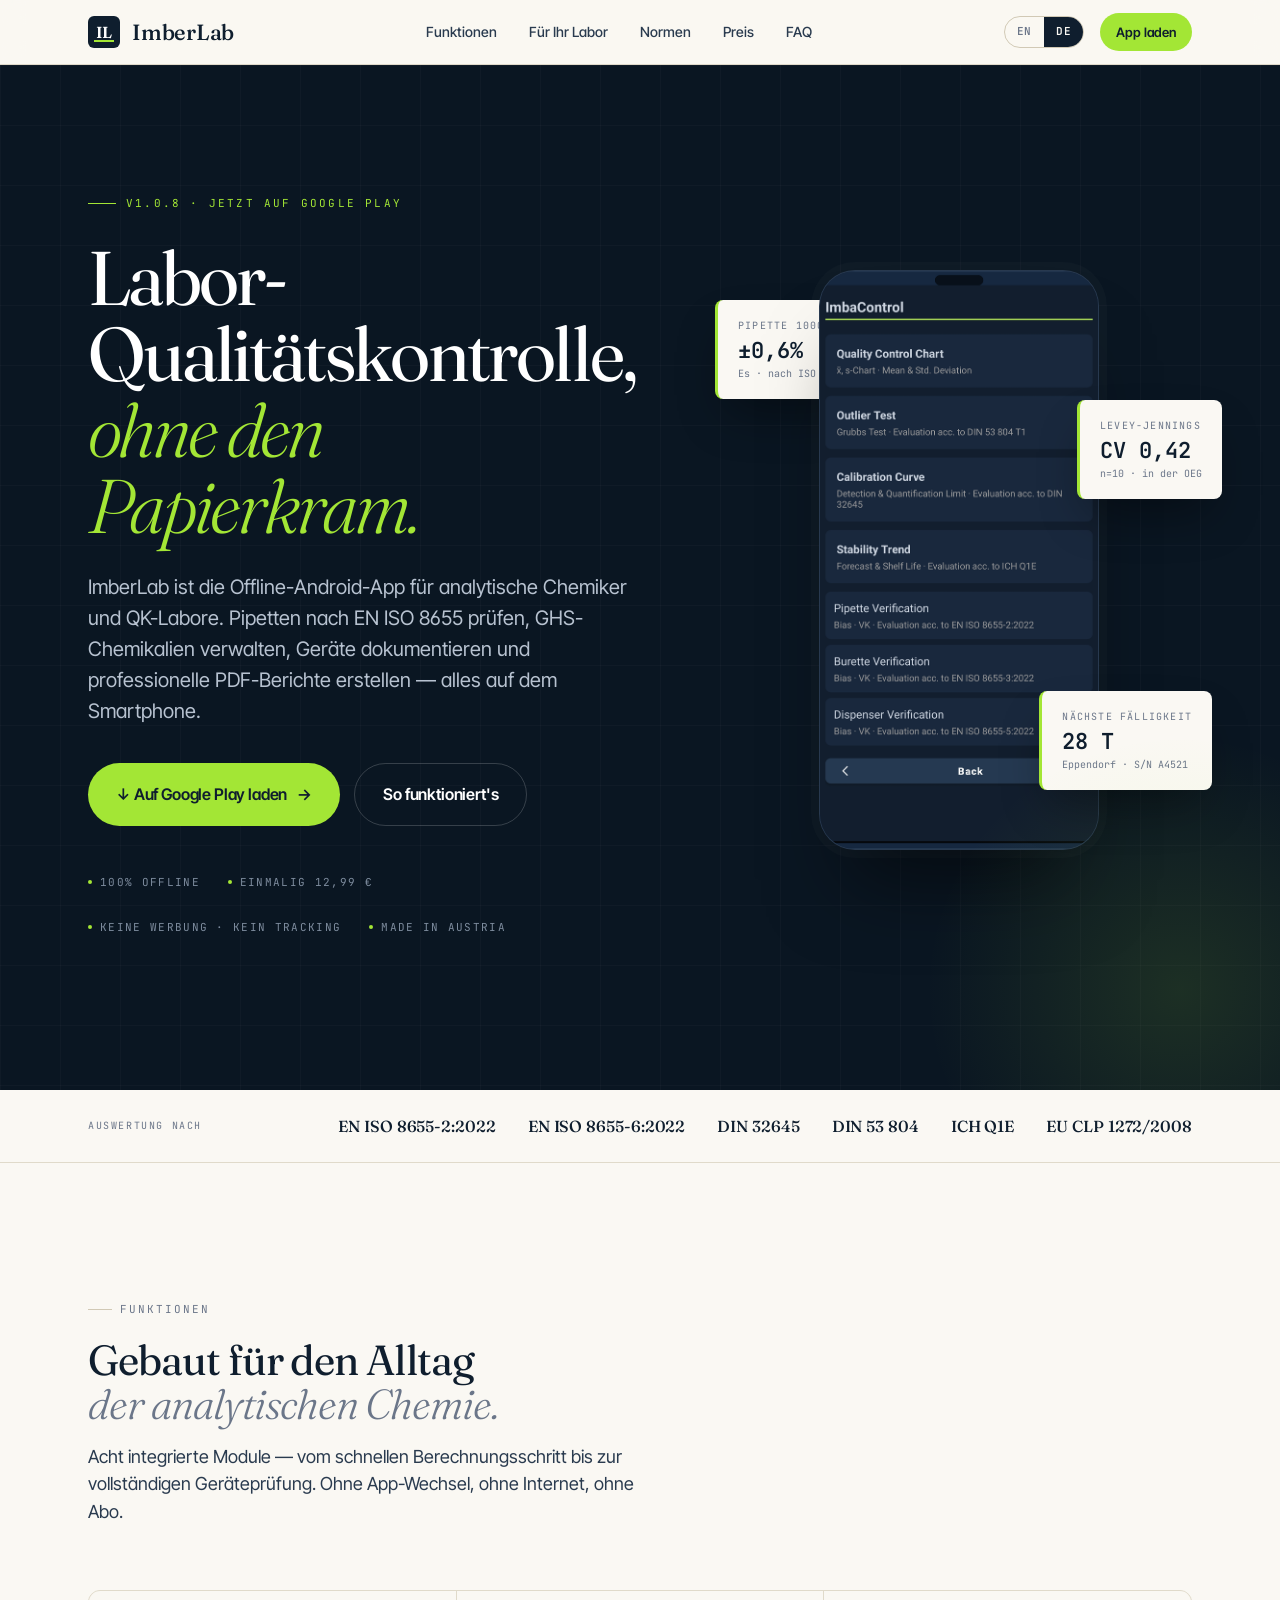
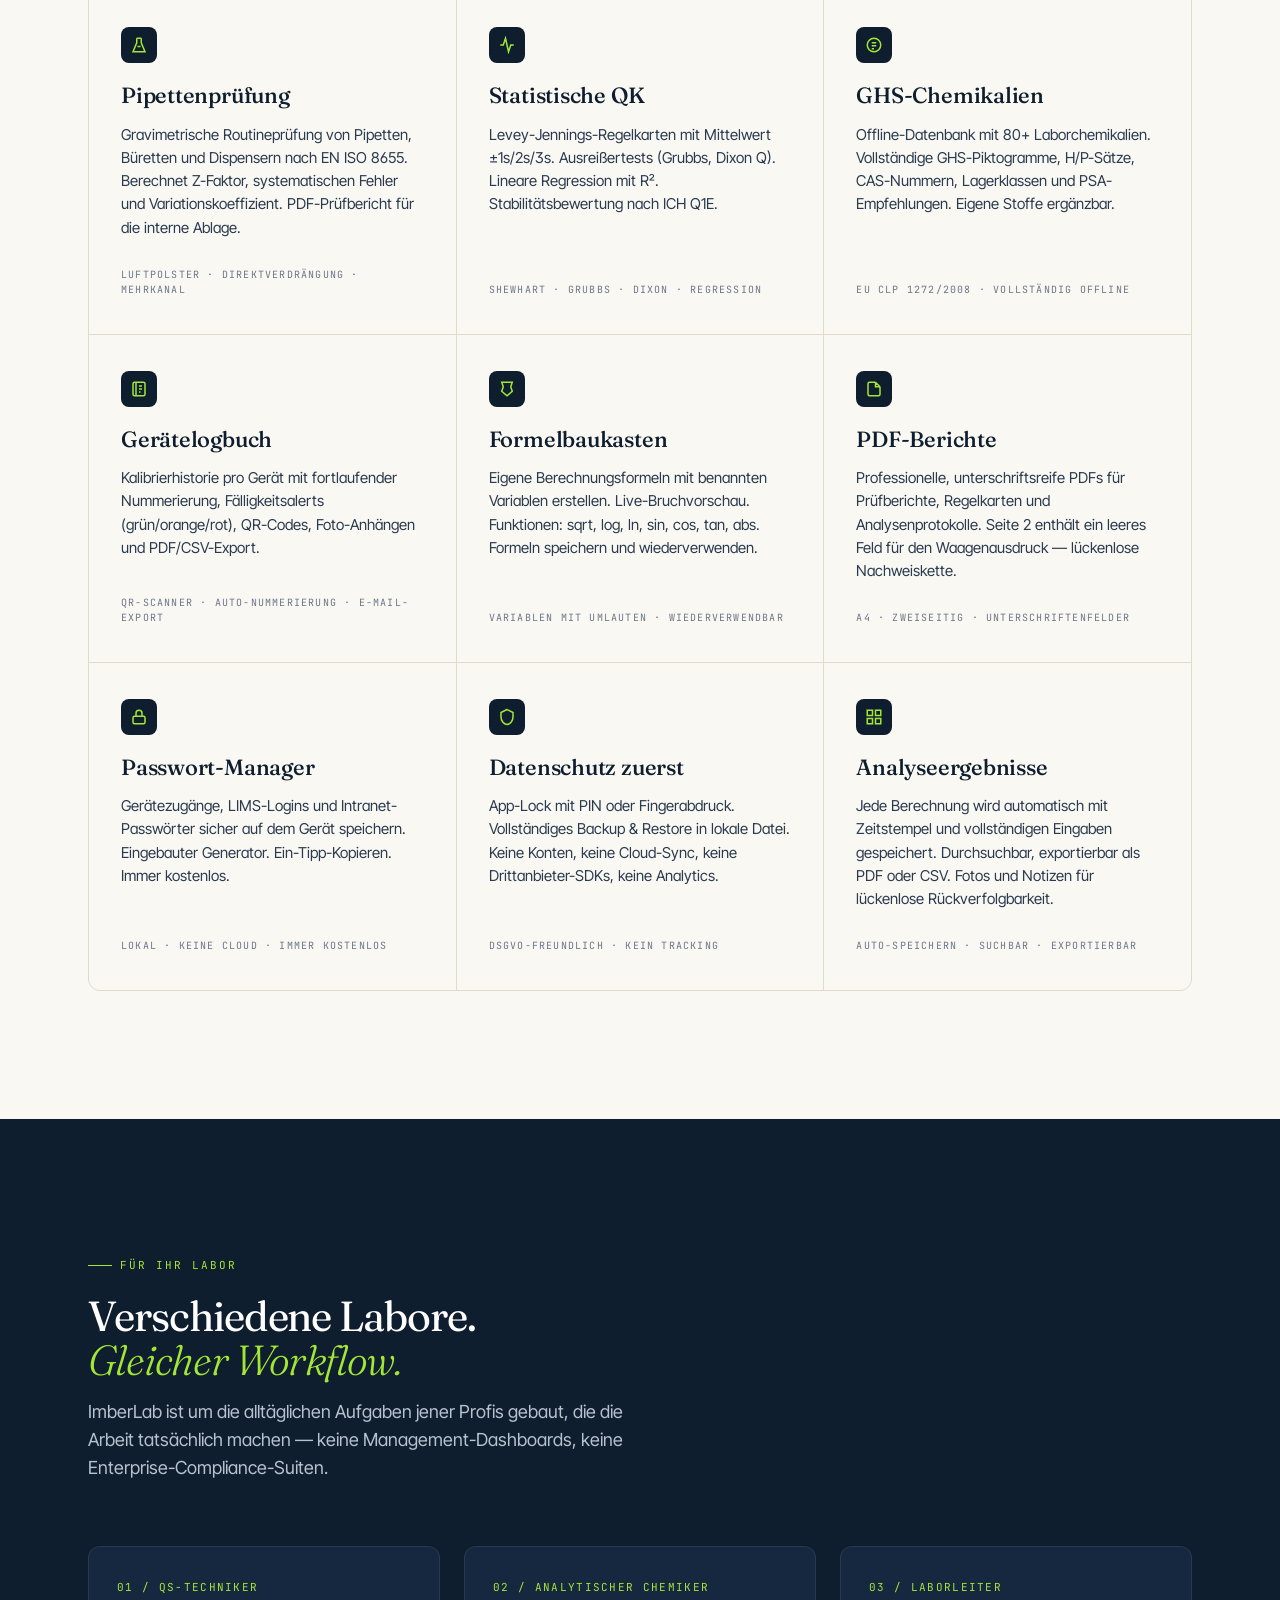
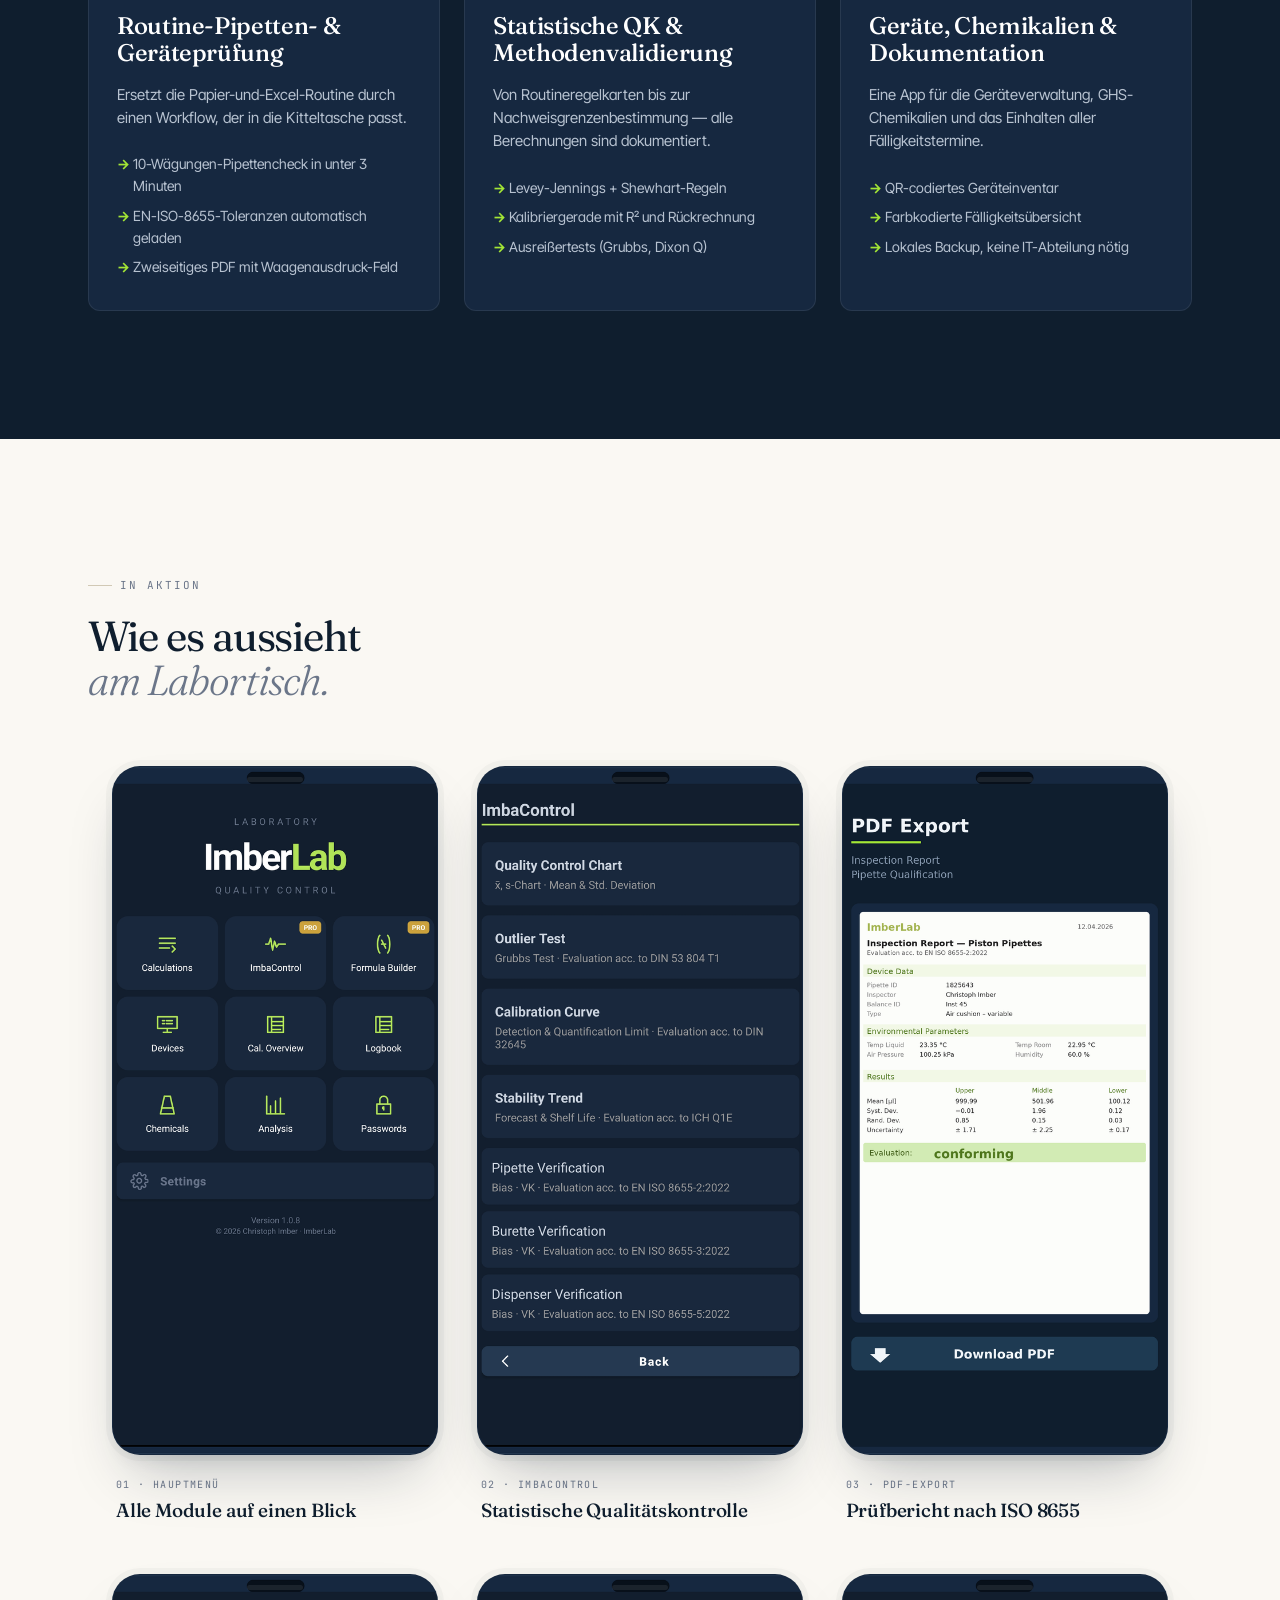
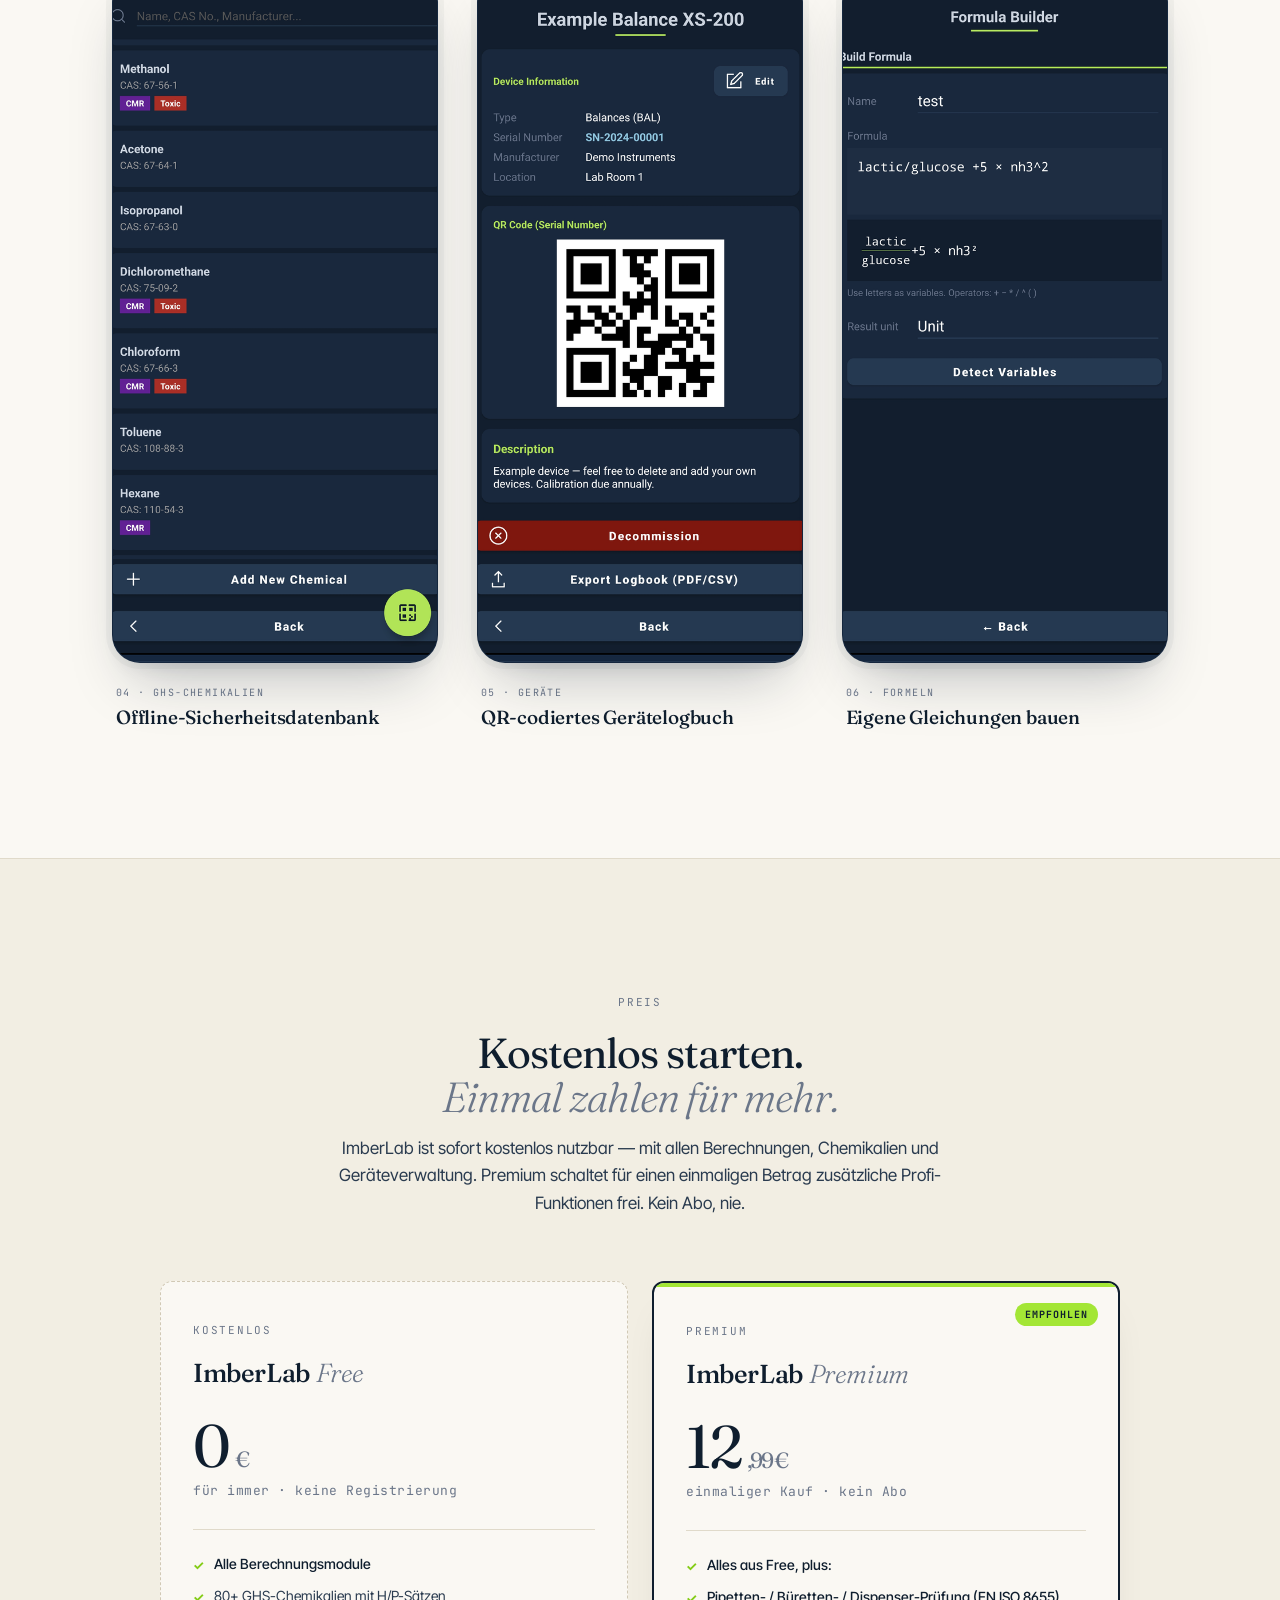
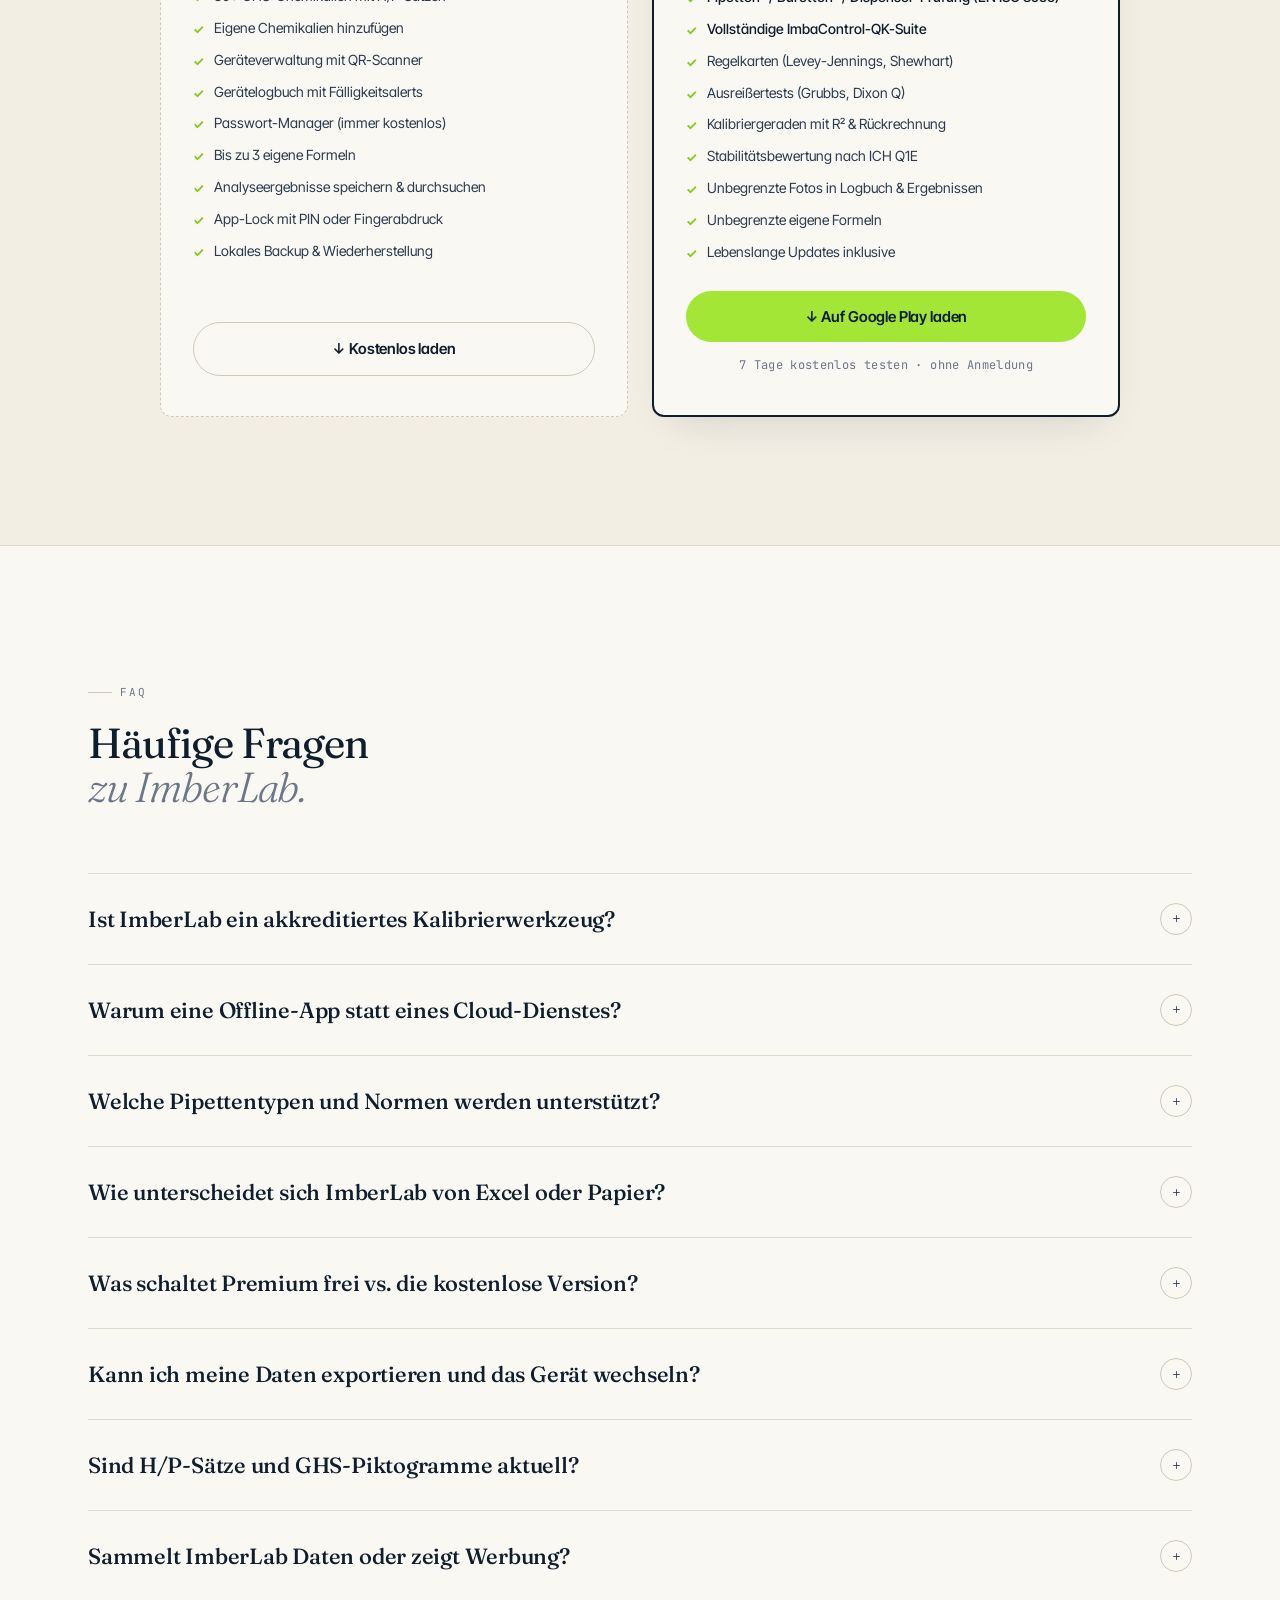
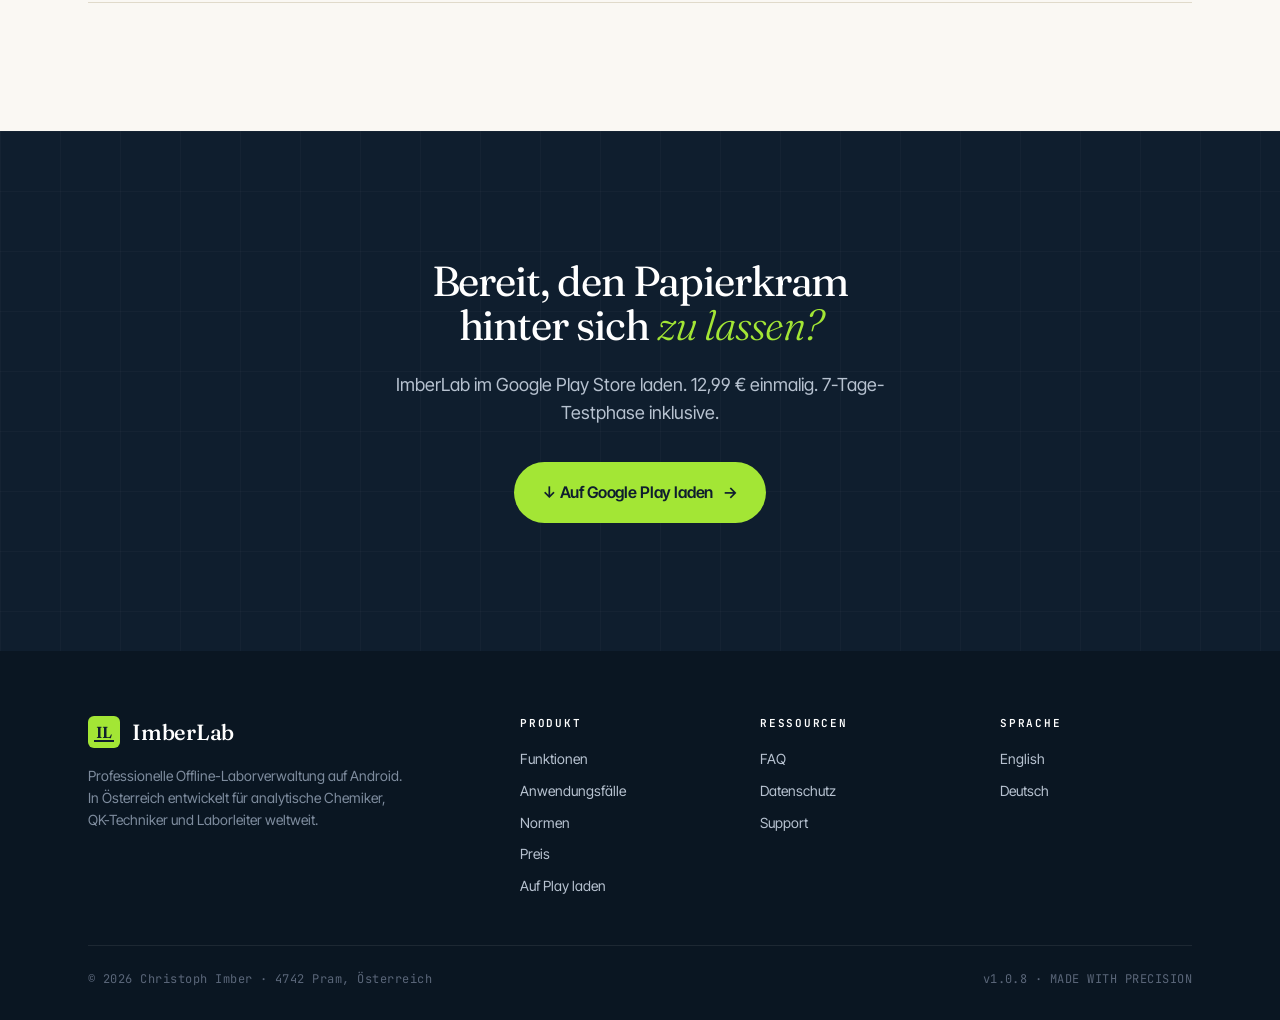
==== commit 249fde93: "Add files via upload" ====
--- a/de/index.html
+++ b/de/index.html
@@ -349,39 +349,66 @@
 <!-- PRICING -->
 <section class="section pricing-wrap" id="pricing">
   <div class="container">
+    <div class="pricing-intro">
+      <div class="eyebrow">Preis</div>
+      <h2 class="serif">Kostenlos starten.<br><em>Einmal zahlen für mehr.</em></h2>
+      <p>ImberLab ist sofort kostenlos nutzbar — mit allen Berechnungen, Chemikalien und Geräteverwaltung. Premium schaltet für einen einmaligen Betrag zusätzliche Profi-Funktionen frei. Kein Abo, nie.</p>
+    </div>
+
     <div class="pricing-grid">
-      <div>
-        <div class="eyebrow" style="margin-bottom: 20px;">Preis</div>
-        <h2 class="serif" style="margin-bottom: 20px;">Ein Preis.<br><em style="color: var(--ink-mute); font-style: italic; font-weight: 300;">Keine Überraschungen.</em></h2>
-        <p style="font-size: 18px; color: var(--ink-2); line-height: 1.6;">
-          ImberLab einmal kaufen. Für immer nutzen. Kein Abo, keine Sitzplatzlizenzen,
-          keine Funktion hinter einer Paywall — außer optionale Foto- und Formelbeschränkungen.
-          7-Tage-Testphase eingebaut, ohne Anmeldung.
-        </p>
-      </div>
-
-      <div class="price-card">
-        <div class="price-tag">ImberLab Premium</div>
+
+      <!-- FREE -->
+      <div class="price-card free">
+        <div class="price-tag">Kostenlos</div>
+        <div class="price-name">ImberLab <em>Free</em></div>
+        <div class="price-amount">0<sup>€</sup></div>
+        <div class="price-cycle">für immer · keine Registrierung</div>
+
+        <ul class="price-features">
+          <li class="highlight">Alle Berechnungsmodule</li>
+          <li>80+ GHS-Chemikalien mit H/P-Sätzen</li>
+          <li>Eigene Chemikalien hinzufügen</li>
+          <li>Geräteverwaltung mit QR-Scanner</li>
+          <li>Gerätelogbuch mit Fälligkeitsalerts</li>
+          <li>Passwort-Manager (immer kostenlos)</li>
+          <li>Bis zu 3 eigene Formeln</li>
+          <li>Analyseergebnisse speichern &amp; durchsuchen</li>
+          <li>App-Lock mit PIN oder Fingerabdruck</li>
+          <li>Lokales Backup &amp; Wiederherstellung</li>
+        </ul>
+
+        <div class="price-cta">
+          <a href="https://play.google.com/store/apps/details?id=com.imber.labor" class="btn btn-ghost" rel="noopener">↓ Kostenlos laden</a>
+        </div>
+      </div>
+
+      <!-- PREMIUM -->
+      <div class="price-card premium">
+        <div class="price-badge">Empfohlen</div>
+        <div class="price-tag">Premium</div>
+        <div class="price-name">ImberLab <em>Premium</em></div>
         <div class="price-amount">12<sup>,99 €</sup></div>
         <div class="price-cycle">einmaliger Kauf · kein Abo</div>
 
         <ul class="price-features">
-          <li>Alle Berechnungsmodule freigeschaltet</li>
-          <li>Vollständige ImbaControl-QK-Suite</li>
-          <li>Pipetten- / Büretten- / Dispenser-Prüfung (EN ISO 8655)</li>
+          <li class="highlight">Alles aus Free, plus:</li>
+          <li class="highlight">Pipetten- / Büretten- / Dispenser-Prüfung (EN ISO 8655)</li>
+          <li class="highlight">Vollständige ImbaControl-QK-Suite</li>
+          <li>Regelkarten (Levey-Jennings, Shewhart)</li>
+          <li>Ausreißertests (Grubbs, Dixon Q)</li>
+          <li>Kalibriergeraden mit R² &amp; Rückrechnung</li>
+          <li>Stabilitätsbewertung nach ICH Q1E</li>
           <li>Unbegrenzte Fotos in Logbuch &amp; Ergebnissen</li>
           <li>Unbegrenzte eigene Formeln</li>
-          <li>80+ Chemikalien mit GHS-Daten, erweiterbar</li>
-          <li>QR-codierte Geräteverwaltung</li>
-          <li>PDF- &amp; CSV-Export</li>
-          <li>Lokales Backup &amp; Wiederherstellung</li>
           <li>Lebenslange Updates inklusive</li>
         </ul>
 
         <div class="price-cta">
           <a href="https://play.google.com/store/apps/details?id=com.imber.labor" class="btn btn-primary" rel="noopener">↓ Auf Google Play laden</a>
         </div>
-      </div>
+        <div class="price-note">7 Tage kostenlos testen · ohne Anmeldung</div>
+      </div>
+
     </div>
   </div>
 </section>
--- a/css/style.css
+++ b/css/style.css
@@ -563,131 +563,213 @@
 }
 
 /* =============================================================================
-   SHOWCASE / SCREENSHOTS
+   SHOWCASE / SCREENSHOTS — Phone-mockup style, matches hero
    ============================================================================= */
 .showcase-grid {
   display: grid;
   grid-template-columns: repeat(3, 1fr);
-  gap: 24px;
+  gap: clamp(32px, 4vw, 56px) clamp(24px, 3vw, 40px);
+  padding: 0 clamp(0px, 2vw, 24px);
 }
 @media (max-width: 880px) {
   .showcase-grid { grid-template-columns: repeat(2, 1fr); }
 }
 @media (max-width: 540px) {
-  .showcase-grid { grid-template-columns: 1fr; }
+  .showcase-grid { grid-template-columns: 1fr; padding: 0; }
 }
 .shot {
-  background: var(--paper-2);
-  border: 1px solid var(--line);
-  border-radius: var(--radius-lg);
-  overflow: hidden;
+  background: transparent;
+  border: 0;
+  border-radius: 0;
   display: flex;
   flex-direction: column;
-}
+  gap: 22px;
+  transition: transform .3s ease;
+}
+.shot:hover { transform: translateY(-6px); }
 .shot-img {
   aspect-ratio: 9/19;
-  background: var(--navy-deep);
+  background: var(--navy-card);
+  border-radius: 28px;
+  border: 1px solid rgba(15, 30, 46, 0.08);
+  box-shadow:
+    0 30px 60px -20px rgba(15, 30, 46, 0.28),
+    0 10px 20px -10px rgba(15, 30, 46, 0.12),
+    0 0 0 6px rgba(15, 30, 46, 0.03);
+  overflow: hidden;
   display: grid;
   place-items: center;
-  overflow: hidden;
+  position: relative;
+}
+.shot-img::after {
+  content: "";
+  position: absolute;
+  top: 10px; left: 50%;
+  transform: translateX(-50%);
+  width: 56px; height: 5px;
+  background: rgba(255, 255, 255, 0.08);
+  border-radius: 3px;
+  z-index: 2;
+  pointer-events: none;
 }
 .shot-img img { width: 100%; height: 100%; object-fit: cover; object-position: top; }
 .shot-meta {
-  padding: 16px 18px;
-  border-top: 1px solid var(--line);
+  padding: 0 4px;
 }
 .shot-meta .label {
   font-family: 'JetBrains Mono', monospace;
   font-size: 10px;
   text-transform: uppercase;
-  letter-spacing: 0.12em;
-  color: var(--ink-mute);
-  margin-bottom: 4px;
+  letter-spacing: 0.14em;
+  color: var(--ink-mute);
+  margin-bottom: 6px;
 }
 .shot-meta h3 {
   font-family: 'Fraunces', serif;
-  font-size: 17px;
+  font-size: 19px;
   font-weight: 500;
-  letter-spacing: -0.005em;
-  line-height: 1.2;
-}
-
-/* =============================================================================
-   PRICING
+  letter-spacing: -0.01em;
+  line-height: 1.25;
+  color: var(--ink);
+}
+
+/* =============================================================================
+   PRICING — Free + Premium comparison
    ============================================================================= */
 .pricing-wrap {
   background: var(--paper-2);
   border-top: 1px solid var(--line);
   border-bottom: 1px solid var(--line);
 }
+.pricing-intro {
+  text-align: center;
+  max-width: 640px;
+  margin: 0 auto 64px;
+}
+.pricing-intro .eyebrow { margin-bottom: 20px; justify-content: center; }
+.pricing-intro .eyebrow::before { display: none; }
+.pricing-intro h2 {
+  font-family: 'Fraunces', serif;
+  letter-spacing: -0.025em;
+  margin-bottom: 16px;
+}
+.pricing-intro h2 em {
+  font-style: italic;
+  color: var(--ink-mute);
+  font-weight: 300;
+}
+.pricing-intro p {
+  font-size: 17px;
+  line-height: 1.6;
+  color: var(--ink-2);
+}
 .pricing-grid {
   display: grid;
-  grid-template-columns: 1fr 1.2fr;
-  gap: 64px;
-  align-items: center;
-}
-@media (max-width: 880px) { .pricing-grid { grid-template-columns: 1fr; gap: 40px; } }
+  grid-template-columns: 1fr 1fr;
+  gap: 24px;
+  align-items: stretch;
+  max-width: 960px;
+  margin: 0 auto;
+}
+@media (max-width: 820px) { .pricing-grid { grid-template-columns: 1fr; gap: 20px; } }
+
 .price-card {
   background: var(--paper);
   border: 1px solid var(--line-2);
   border-radius: var(--radius-lg);
-  padding: 40px 36px;
+  padding: 40px 32px;
   position: relative;
   overflow: hidden;
-}
-.price-card::before {
+  display: flex;
+  flex-direction: column;
+}
+.price-card.free {
+  border-style: dashed;
+}
+.price-card.premium {
+  border: 2px solid var(--ink);
+  box-shadow: 0 20px 40px -20px rgba(15, 30, 46, 0.15);
+}
+.price-card.premium::before {
   content: "";
   position: absolute;
   top: 0; left: 0; right: 0;
   height: 4px;
   background: var(--lime);
 }
+.price-badge {
+  position: absolute;
+  top: 20px; right: 20px;
+  background: var(--lime);
+  color: var(--ink);
+  font-family: 'JetBrains Mono', monospace;
+  font-size: 10px;
+  font-weight: 700;
+  letter-spacing: 0.1em;
+  text-transform: uppercase;
+  padding: 4px 10px;
+  border-radius: 999px;
+}
 .price-tag {
   font-family: 'JetBrains Mono', monospace;
   font-size: 11px;
   text-transform: uppercase;
   letter-spacing: 0.16em;
   color: var(--ink-mute);
-  margin-bottom: 16px;
+  margin-bottom: 14px;
+}
+.price-name {
+  font-family: 'Fraunces', serif;
+  font-size: 26px;
+  font-weight: 500;
+  letter-spacing: -0.015em;
+  color: var(--ink);
+  margin-bottom: 4px;
+}
+.price-name em {
+  font-style: italic;
+  color: var(--ink-mute);
+  font-weight: 300;
 }
 .price-amount {
   font-family: 'Fraunces', serif;
-  font-size: 76px;
+  font-size: 60px;
   font-weight: 400;
-  letter-spacing: -0.04em;
+  letter-spacing: -0.035em;
   line-height: 1;
   color: var(--ink);
   display: flex;
   align-items: baseline;
   gap: 6px;
-  margin-bottom: 8px;
+  margin: 18px 0 6px;
 }
 .price-amount sup {
-  font-size: 28px;
+  font-size: 22px;
   font-weight: 400;
   vertical-align: super;
   color: var(--ink-mute);
 }
 .price-cycle {
-  font-size: 14px;
-  color: var(--ink-mute);
-  margin-bottom: 32px;
+  font-size: 13px;
+  color: var(--ink-mute);
+  margin-bottom: 28px;
   font-family: 'JetBrains Mono', monospace;
   letter-spacing: 0.04em;
 }
 .price-features {
   display: flex;
   flex-direction: column;
-  gap: 12px;
-  margin-bottom: 32px;
-  padding-top: 28px;
+  gap: 11px;
+  padding-top: 24px;
   border-top: 1px solid var(--line);
+  flex: 1;
 }
 .price-features li {
   display: flex;
   align-items: flex-start;
   gap: 10px;
   font-size: 14px;
+  line-height: 1.45;
   color: var(--ink-2);
 }
 .price-features li::before {
@@ -695,8 +777,31 @@
   color: var(--lime-deep);
   font-weight: 700;
   flex-shrink: 0;
-}
-.price-cta { display: flex; gap: 12px; flex-wrap: wrap; }
+  font-size: 13px;
+  margin-top: 2px;
+}
+.price-features li.highlight {
+  color: var(--ink);
+  font-weight: 500;
+}
+.price-features li.highlight::before {
+  color: var(--lime-deep);
+}
+.price-cta {
+  display: flex;
+  gap: 12px;
+  flex-wrap: wrap;
+  margin-top: 28px;
+}
+.price-cta .btn { width: 100%; }
+.price-note {
+  margin-top: 14px;
+  font-size: 12px;
+  color: var(--ink-mute);
+  text-align: center;
+  font-family: 'JetBrains Mono', monospace;
+  letter-spacing: 0.03em;
+}
 
 /* =============================================================================
    FAQ
